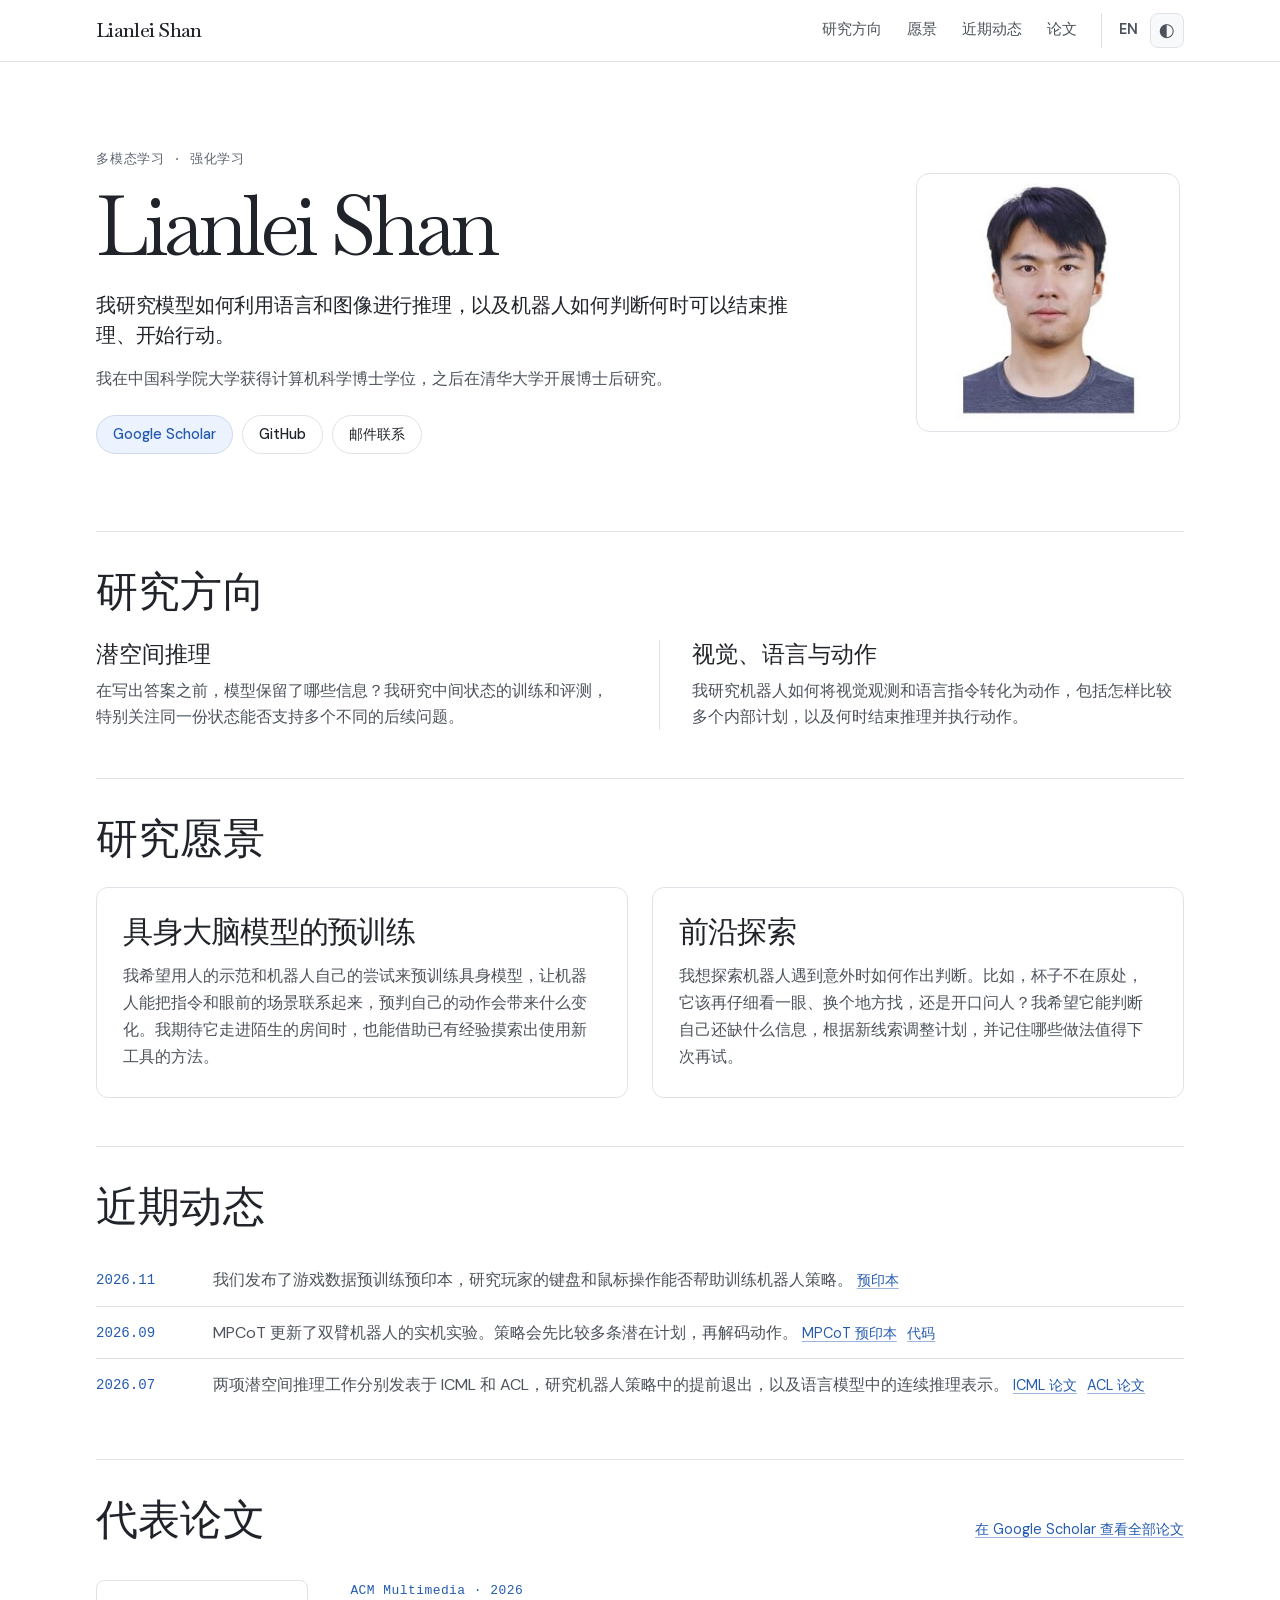
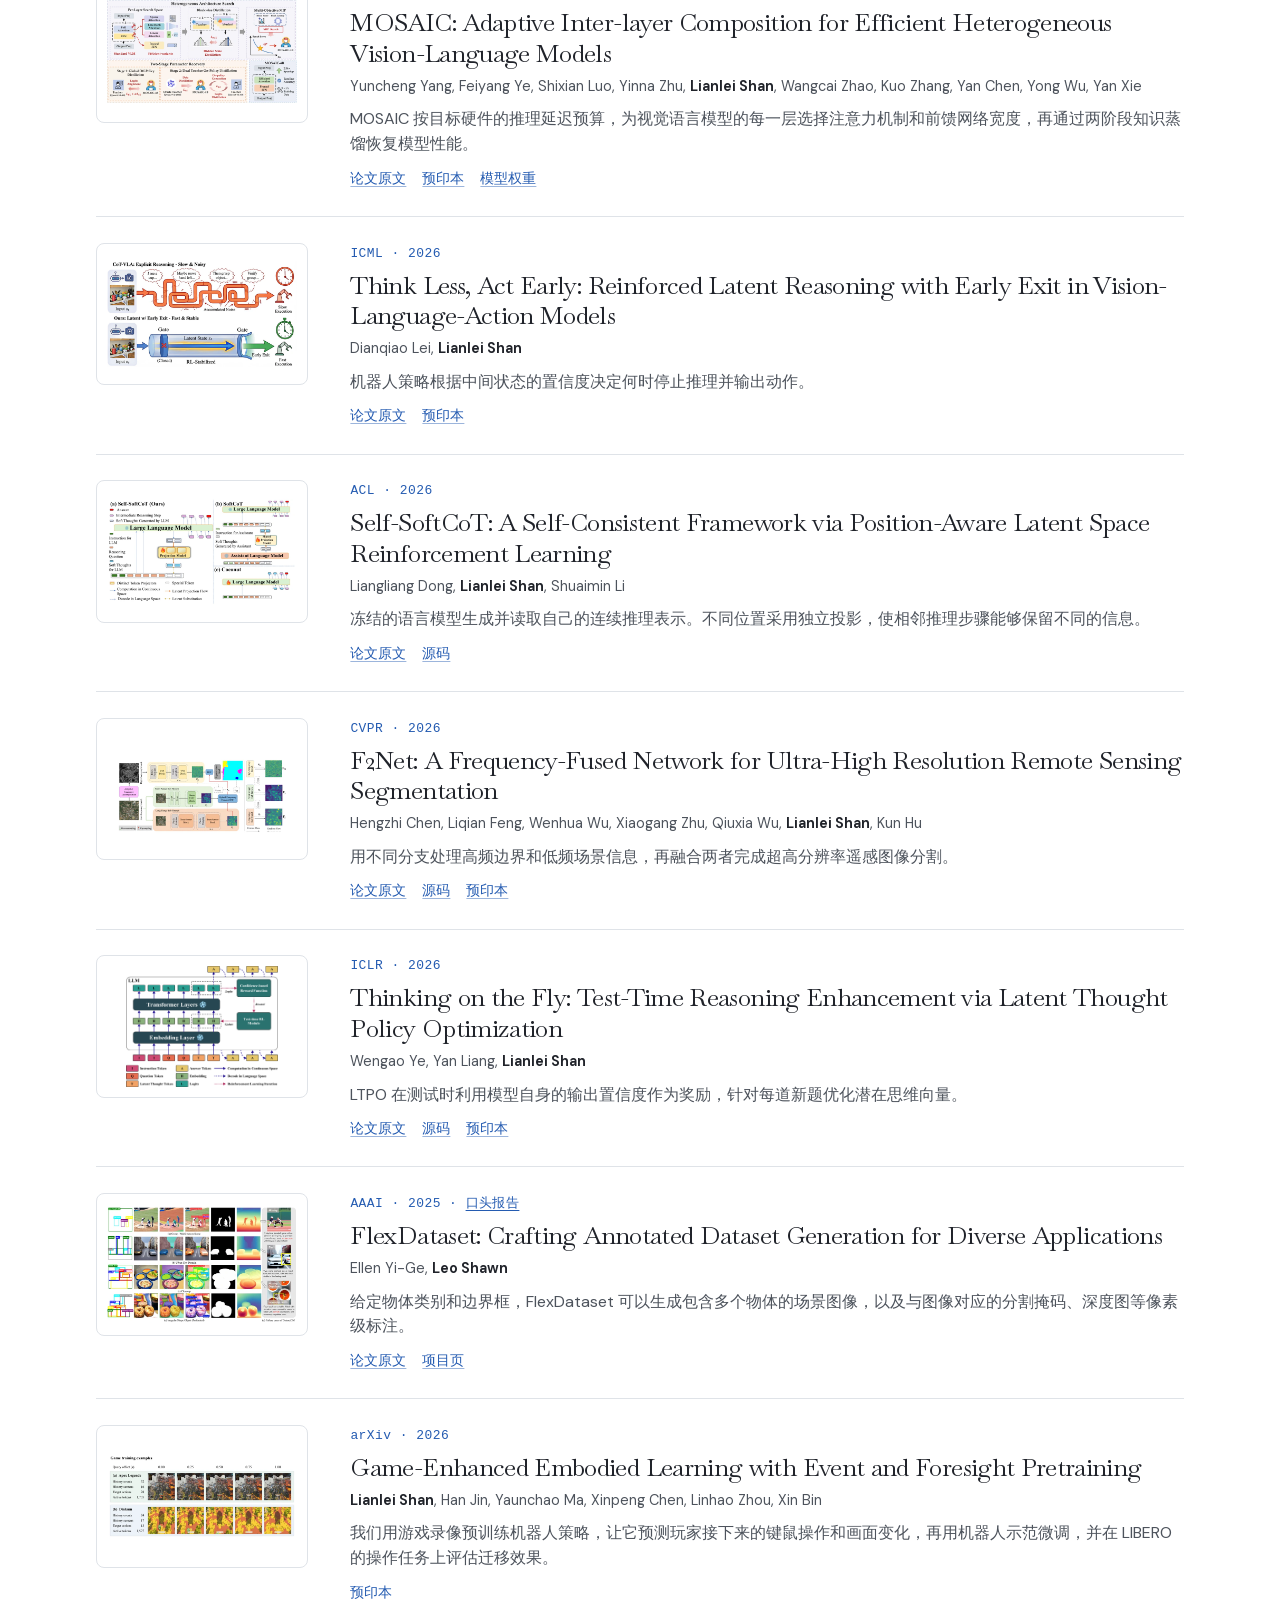
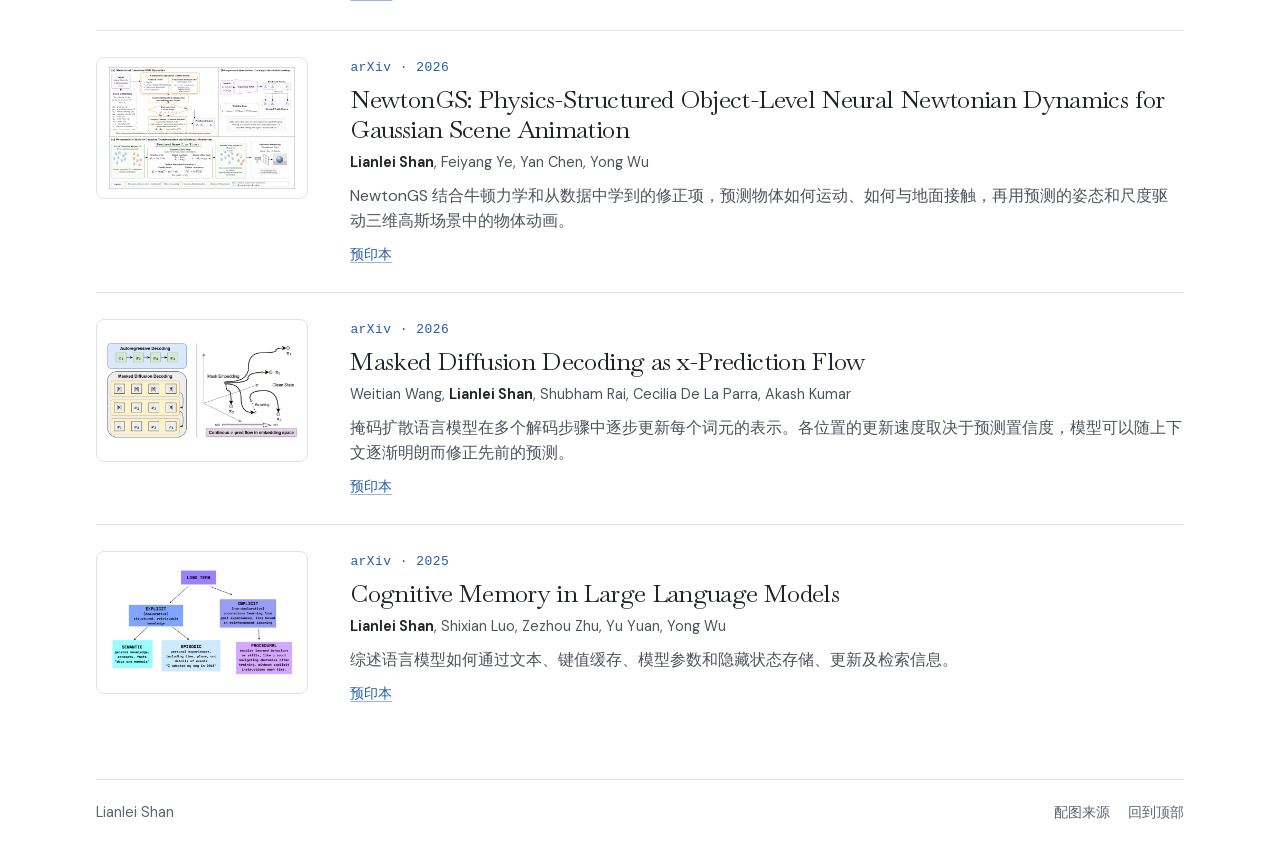
==== docs/zh/index.html @ 6d58ae22 "Update selected preprints on embodied learning, NewtonGS, and masked diffusion" ====
<!doctype html>
<html lang="zh-CN">
<head>
  <meta charset="utf-8">
  <meta name="viewport" content="width=device-width, initial-scale=1">
  <meta name="color-scheme" content="light dark">
  <title>Lianlei Shan | 学术主页</title>
  <meta name="description" content="Lianlei Shan 的学术主页。研究方向包括潜空间推理、视觉语言动作模型和计算机视觉，附代表论文、研究代码与实验记录。">
  <link rel="canonical" href="https://scout-ucas.github.io/zh/">
  <link rel="alternate" hreflang="en" href="https://scout-ucas.github.io/">
  <link rel="alternate" hreflang="zh-CN" href="https://scout-ucas.github.io/zh/">
  <link rel="alternate" hreflang="x-default" href="https://scout-ucas.github.io/">
  <meta property="og:type" content="profile">
  <meta property="og:title" content="Lianlei Shan | 学术主页">
  <meta property="og:description" content="Lianlei Shan 的学术主页。研究方向包括潜空间推理、视觉语言动作模型和计算机视觉，附代表论文、研究代码与实验记录。">
  <meta property="og:image" content="https://scout-ucas.github.io/assets/profile.jpg">
  <meta property="og:url" content="https://scout-ucas.github.io/zh/">
  <link rel="icon" type="image/x-icon" sizes="16x16 32x32 48x48" href="../favicon.ico">
  <script src="../theme.js"></script>
  <link rel="stylesheet" href="../styles.css">
</head>
<body id="top">
  <a class="skip" href="#main">跳到正文</a>
  <header class="masthead">
    <div class="shell masthead-inner">
      <a class="wordmark" href="#top">Lianlei Shan</a>
      <nav aria-label="主导航"><a href="#research">研究方向</a><a href="#projects">愿景</a><a href="#news">近期动态</a><a href="#publications">论文</a></nav>
      <div class="settings">
        <a class="language" href="../" lang="en" hreflang="en">EN</a>
        <button class="theme" type="button" hidden aria-label="切换为深色主题" data-dark="切换为深色主题" data-light="切换为浅色主题">
          <span aria-hidden="true" class="theme-symbol">◐</span>
        </button>
      </div>
    </div>
  </header>
  <main id="main" class="shell">
    <section class="hero" aria-labelledby="profile-name">
      <div class="hero-copy">
        <p class="focus">多模态学习 · 强化学习</p>
        <h1 id="profile-name">Lianlei Shan</h1>
        <p class="lead">我研究模型如何利用语言和图像进行推理，以及机器人如何判断何时可以结束推理、开始行动。</p>
        <p class="bio">我在中国科学院大学获得计算机科学博士学位，之后在清华大学开展博士后研究。</p>
        <div class="profile-links">
          <a class="pill pill-primary" href="https://scholar.google.com/citations?user=V5YWfWgAAAAJ&amp;hl=zh-CN">Google Scholar</a>
          <a class="pill" href="https://github.com/Scout-UCAS">GitHub</a>
          <a class="pill" href="mailto:shanlianlei18@mails.ucas.edu.cn">邮件联系</a>
        </div>
      </div>
      <div class="portrait-wrap">
        <img class="portrait" src="../assets/profile.jpg" alt="Lianlei Shan 的头像" width="256" height="251" fetchpriority="high">
      </div>
    </section>
    <section class="section" id="research" aria-labelledby="research-title">
      <h2 id="research-title">研究方向</h2>
      <div class="research-grid"><article><h3>潜空间推理</h3><p>在写出答案之前，模型保留了哪些信息？我研究中间状态的训练和评测，特别关注同一份状态能否支持多个不同的后续问题。</p></article>
<article><h3>视觉、语言与动作</h3><p>我研究机器人如何将视觉观测和语言指令转化为动作，包括怎样比较多个内部计划，以及何时结束推理并执行动作。</p></article></div>
    </section>
    <section class="section" id="projects" aria-labelledby="projects-title">
      <h2 id="projects-title">研究愿景</h2>
      <div class="project-grid">
      <article class="project" id="embodied-pretraining">
        <h3>具身大脑模型的预训练</h3>
        <p>我希望用人的示范和机器人自己的尝试来预训练具身模型，让机器人能把指令和眼前的场景联系起来，预判自己的动作会带来什么变化。我期待它走进陌生的房间时，也能借助已有经验摸索出使用新工具的方法。</p>
      </article>
      <article class="project" id="frontier-research">
        <h3>前沿探索</h3>
        <p>我想探索机器人遇到意外时如何作出判断。比如，杯子不在原处，它该再仔细看一眼、换个地方找，还是开口问人？我希望它能判断自己还缺什么信息，根据新线索调整计划，并记住哪些做法值得下次再试。</p>
      </article></div>
    </section>
    <section class="section" id="news" aria-labelledby="news-title">
      <h2 id="news-title">近期动态</h2>
      <ul class="news-list">
      <li><time datetime="2026-11">2026.11</time>
        <div>我们发布了游戏数据预训练预印本，研究玩家的键盘和鼠标操作能否帮助训练机器人策略。 <span class="news-links"><a href="https://arxiv.org/abs/2611.13819">预印本</a></span></div></li>
      <li><time datetime="2026-09">2026.09</time>
        <div>MPCoT 更新了双臂机器人的实机实验。策略会先比较多条潜在计划，再解码动作。 <span class="news-links"><a href="https://arxiv.org/abs/2606.06245">MPCoT 预印本</a> <a href="https://github.com/Scout-UCAS/MPCoT">代码</a></span></div></li>
      <li><time datetime="2026-07">2026.07</time>
        <div>两项潜空间推理工作分别发表于 ICML 和 ACL，研究机器人策略中的提前退出，以及语言模型中的连续推理表示。 <span class="news-links"><a href="https://proceedings.mlr.press/v306/lei26e.html">ICML 论文</a> <a href="https://aclanthology.org/2026.acl-long.1496/">ACL 论文</a></span></div></li></ul>
    </section>
    <section class="section" id="publications" aria-labelledby="papers-title">
      <div class="section-header">
        <h2 id="papers-title">代表论文</h2>
        <a class="text-link" href="https://scholar.google.com/citations?user=V5YWfWgAAAAJ&amp;hl=zh-CN">在 Google Scholar 查看全部论文</a>
      </div>
      <div class="papers">
      <article class="paper" id="mosaic">
        <a class="paper-figure" href="../assets/papers/mosaic.webp" aria-label="查看论文配图 MOSAIC: Adaptive Inter-layer Composition for Efficient Heterogeneous Vision-Language Models"><img src="../assets/papers/mosaic.webp" alt="" loading="lazy"></a>
        <div class="paper-copy">
          <p class="venue">ACM Multimedia · 2026</p>
          <h3 lang="en"><a href="https://doi.org/10.1145/3767308.3835387">MOSAIC: Adaptive Inter-layer Composition for Efficient Heterogeneous Vision-Language Models</a></h3>
          <p class="authors" lang="en">Yuncheng Yang, Feiyang Ye, Shixian Luo, Yinna Zhu, <strong>Lianlei Shan</strong>, Wangcai Zhao, Kuo Zhang, Yan Chen, Yong Wu, Yan Xie</p>
          <p class="paper-summary">MOSAIC 按目标硬件的推理延迟预算，为视觉语言模型的每一层选择注意力机制和前馈网络宽度，再通过两阶段知识蒸馏恢复模型性能。</p>
          <div class="resource-links"><a href="https://doi.org/10.1145/3767308.3835387">论文原文</a><a href="https://arxiv.org/abs/2607.09029">预印本</a><a href="https://huggingface.co/LiAuto-DSR/MOSAIC-4B">模型权重</a></div>
        </div>
      </article>
      <article class="paper" id="ava-vla">
        <a class="paper-figure" href="../assets/papers/ava-vla.webp" aria-label="查看论文配图 Think Less, Act Early: Reinforced Latent Reasoning with Early Exit in Vision-Language-Action Models"><img src="../assets/papers/ava-vla.webp" alt="" loading="lazy"></a>
        <div class="paper-copy">
          <p class="venue">ICML · 2026</p>
          <h3 lang="en"><a href="https://proceedings.mlr.press/v306/lei26e.html">Think Less, Act Early: Reinforced Latent Reasoning with Early Exit in Vision-Language-Action Models</a></h3>
          <p class="authors" lang="en">Dianqiao Lei, <strong>Lianlei Shan</strong></p>
          <p class="paper-summary">机器人策略根据中间状态的置信度决定何时停止推理并输出动作。</p>
          <div class="resource-links"><a href="https://proceedings.mlr.press/v306/lei26e.html">论文原文</a><a href="https://arxiv.org/abs/2606.15099">预印本</a></div>
        </div>
      </article>
      <article class="paper" id="self-softcot">
        <a class="paper-figure" href="../assets/papers/self-softcot.webp" aria-label="查看论文配图 Self-SoftCoT: A Self-Consistent Framework via Position-Aware Latent Space Reinforcement Learning"><img src="../assets/papers/self-softcot.webp" alt="" loading="lazy"></a>
        <div class="paper-copy">
          <p class="venue">ACL · 2026</p>
          <h3 lang="en"><a href="https://aclanthology.org/2026.acl-long.1496/">Self-SoftCoT: A Self-Consistent Framework via Position-Aware Latent Space Reinforcement Learning</a></h3>
          <p class="authors" lang="en">Liangliang Dong, <strong>Lianlei Shan</strong>, Shuaimin Li</p>
          <p class="paper-summary">冻结的语言模型生成并读取自己的连续推理表示。不同位置采用独立投影，使相邻推理步骤能够保留不同的信息。</p>
          <div class="resource-links"><a href="https://aclanthology.org/2026.acl-long.1496/">论文原文</a><a href="https://github.com/haha34342/Self-SoftCoT-Code">源码</a></div>
        </div>
      </article>
      <article class="paper" id="f2net">
        <a class="paper-figure" href="../assets/papers/f2net.webp" aria-label="查看论文配图 F2Net: A Frequency-Fused Network for Ultra-High Resolution Remote Sensing Segmentation"><img src="../assets/papers/f2net.webp" alt="" loading="lazy"></a>
        <div class="paper-copy">
          <p class="venue">CVPR · 2026</p>
          <h3 lang="en"><a href="https://openaccess.thecvf.com/content/CVPR2026/html/Chen_F2Net_A_Frequency-Fused_Network_for_Ultra-High_Resolution_Remote_Sensing_Segmentation_CVPR_2026_paper.html">F2Net: A Frequency-Fused Network for Ultra-High Resolution Remote Sensing Segmentation</a></h3>
          <p class="authors" lang="en">Hengzhi Chen, Liqian Feng, Wenhua Wu, Xiaogang Zhu, Qiuxia Wu, <strong>Lianlei Shan</strong>, Kun Hu</p>
          <p class="paper-summary">用不同分支处理高频边界和低频场景信息，再融合两者完成超高分辨率遥感图像分割。</p>
          <div class="resource-links"><a href="https://openaccess.thecvf.com/content/CVPR2026/html/Chen_F2Net_A_Frequency-Fused_Network_for_Ultra-High_Resolution_Remote_Sensing_Segmentation_CVPR_2026_paper.html">论文原文</a><a href="https://github.com/easm002/F2Net">源码</a><a href="https://arxiv.org/abs/2506.07847">预印本</a></div>
        </div>
      </article>
      <article class="paper" id="ltpo">
        <a class="paper-figure" href="../assets/papers/ltpo.webp" aria-label="查看论文配图 Thinking on the Fly: Test-Time Reasoning Enhancement via Latent Thought Policy Optimization"><img src="../assets/papers/ltpo.webp" alt="" loading="lazy"></a>
        <div class="paper-copy">
          <p class="venue">ICLR · 2026</p>
          <h3 lang="en"><a href="https://openreview.net/forum?id=r1WEQzkCQv">Thinking on the Fly: Test-Time Reasoning Enhancement via Latent Thought Policy Optimization</a></h3>
          <p class="authors" lang="en">Wengao Ye, Yan Liang, <strong>Lianlei Shan</strong></p>
          <p class="paper-summary">LTPO 在测试时利用模型自身的输出置信度作为奖励，针对每道新题优化潜在思维向量。</p>
          <div class="resource-links"><a href="https://openreview.net/forum?id=r1WEQzkCQv">论文原文</a><a href="https://github.com/ltpo2025/LTPO">源码</a><a href="https://arxiv.org/abs/2510.04182">预印本</a></div>
        </div>
      </article>
      <article class="paper" id="flexdataset">
        <a class="paper-figure" href="../assets/papers/flexdataset.webp" aria-label="查看论文配图 FlexDataset: Crafting Annotated Dataset Generation for Diverse Applications"><img src="../assets/papers/flexdataset.webp" alt="" loading="lazy"></a>
        <div class="paper-copy">
          <p class="venue">AAAI · 2025 · <a href="https://aaai.org/wp-content/uploads/2025/02/AAAI-25-Main-Track-Oral-Talks-Schedule-2.22.pdf#page=13">口头报告</a></p>
          <h3 lang="en"><a href="https://doi.org/10.1609/aaai.v39i9.33027">FlexDataset: Crafting Annotated Dataset Generation for Diverse Applications</a></h3>
          <p class="authors" lang="en">Ellen Yi-Ge, <strong>Leo Shawn</strong></p>
          <p class="paper-summary">给定物体类别和边界框，FlexDataset 可以生成包含多个物体的场景图像，以及与图像对应的分割掩码、深度图等像素级标注。</p>
          <div class="resource-links"><a href="https://doi.org/10.1609/aaai.v39i9.33027">论文原文</a><a href="https://www.ellenyige.com/FlexDataset/">项目页</a></div>
        </div>
      </article>
      <article class="paper" id="game-pretraining">
        <a class="paper-figure" href="../assets/papers/game-pretraining.webp" aria-label="查看论文配图 Game-Enhanced Embodied Learning with Event and Foresight Pretraining"><img src="../assets/papers/game-pretraining.webp" alt="" loading="lazy"></a>
        <div class="paper-copy">
          <p class="venue">arXiv · 2026</p>
          <h3 lang="en"><a href="https://arxiv.org/abs/2611.13819">Game-Enhanced Embodied Learning with Event and Foresight Pretraining</a></h3>
          <p class="authors" lang="en"><strong>Lianlei Shan</strong>, Han Jin, Yaunchao Ma, Xinpeng Chen, Linhao Zhou, Xin Bin</p>
          <p class="paper-summary">我们用游戏录像预训练机器人策略，让它预测玩家接下来的键鼠操作和画面变化，再用机器人示范微调，并在 LIBERO 的操作任务上评估迁移效果。</p>
          <div class="resource-links"><a href="https://arxiv.org/abs/2611.13819">预印本</a></div>
        </div>
      </article>
      <article class="paper" id="newtongs">
        <a class="paper-figure" href="../assets/papers/newtongs.webp" aria-label="查看论文配图 NewtonGS: Physics-Structured Object-Level Neural Newtonian Dynamics for Gaussian Scene Animation"><img src="../assets/papers/newtongs.webp" alt="" loading="lazy"></a>
        <div class="paper-copy">
          <p class="venue">arXiv · 2026</p>
          <h3 lang="en"><a href="https://arxiv.org/abs/2608.07598">NewtonGS: Physics-Structured Object-Level Neural Newtonian Dynamics for Gaussian Scene Animation</a></h3>
          <p class="authors" lang="en"><strong>Lianlei Shan</strong>, Feiyang Ye, Yan Chen, Yong Wu</p>
          <p class="paper-summary">NewtonGS 结合牛顿力学和从数据中学到的修正项，预测物体如何运动、如何与地面接触，再用预测的姿态和尺度驱动三维高斯场景中的物体动画。</p>
          <div class="resource-links"><a href="https://arxiv.org/abs/2608.07598">预印本</a></div>
        </div>
      </article>
      <article class="paper" id="masked-diffusion">
        <a class="paper-figure" href="../assets/papers/masked-diffusion.webp" aria-label="查看论文配图 Masked Diffusion Decoding as x-Prediction Flow"><img src="../assets/papers/masked-diffusion.webp" alt="" loading="lazy"></a>
        <div class="paper-copy">
          <p class="venue">arXiv · 2026</p>
          <h3 lang="en"><a href="https://arxiv.org/abs/2606.29066v1">Masked Diffusion Decoding as x-Prediction Flow</a></h3>
          <p class="authors" lang="en">Weitian Wang, <strong>Lianlei Shan</strong>, Shubham Rai, Cecilia De La Parra, Akash Kumar</p>
          <p class="paper-summary">掩码扩散语言模型在多个解码步骤中逐步更新每个词元的表示。各位置的更新速度取决于预测置信度，模型可以随上下文逐渐明朗而修正先前的预测。</p>
          <div class="resource-links"><a href="https://arxiv.org/abs/2606.29066v1">预印本</a></div>
        </div>
      </article>
      <article class="paper" id="memory">
        <a class="paper-figure" href="../assets/papers/memory.webp" aria-label="查看论文配图 Cognitive Memory in Large Language Models"><img src="../assets/papers/memory.webp" alt="" loading="lazy"></a>
        <div class="paper-copy">
          <p class="venue">arXiv · 2025</p>
          <h3 lang="en"><a href="https://arxiv.org/abs/2504.02441">Cognitive Memory in Large Language Models</a></h3>
          <p class="authors" lang="en"><strong>Lianlei Shan</strong>, Shixian Luo, Zezhou Zhu, Yu Yuan, Yong Wu</p>
          <p class="paper-summary">综述语言模型如何通过文本、键值缓存、模型参数和隐藏状态存储、更新及检索信息。</p>
          <div class="resource-links"><a href="https://arxiv.org/abs/2504.02441">预印本</a></div>
        </div>
      </article></div>
    </section>
  </main>
  <footer class="shell footer">
    <span>Lianlei Shan</span>
    <div><a href="https://github.com/Scout-UCAS/scout-ucas.github.io/blob/main/docs/assets/papers/FIGURES.md">配图来源</a><a href="#top">回到顶部</a></div>
  </footer>
</body>
</html>
---- docs/styles.css ----
@font-face {
  font-family: "Baskervville";
  src: url("assets/fonts/baskervville-latin.woff2") format("woff2");
  font-style: normal;
  font-weight: 400 700;
  font-display: swap;
}
@font-face {
  font-family: "DM Sans";
  src: url("assets/fonts/dmsans-latin.woff2") format("woff2");
  font-style: normal;
  font-weight: 400 700;
  font-display: swap;
}

:root {
  color-scheme: light;
  --paper: #fff;
  --surface: #f8f9fa;
  --ink: #20232a;
  --body: #4d535c;
  --muted: #5c6470;
  --line: #dfe3e8;
  --accent: #245bb1;
  --tint: #edf3fe;
  --header: rgb(255 255 255 / .94);
  --serif: "Baskervville", "Iowan Old Style", "Palatino Linotype", Georgia, "Songti SC", "Noto Serif CJK SC", serif;
  --sans: "DM Sans", system-ui, -apple-system, "PingFang SC", "Microsoft YaHei", sans-serif;
  --mono: "IBM Plex Mono", ui-monospace, "SFMono-Regular", Consolas, monospace;
  font: 100%/1.65 var(--sans);
  -webkit-text-size-adjust: 100%;
}
:root[data-theme="dark"] {
  color-scheme: dark;
  --paper: #13161a;
  --surface: #1b2026;
  --ink: #f1f1ed;
  --body: #c2c7d1;
  --muted: #a5afbd;
  --line: #36404b;
  --accent: #96bcff;
  --tint: #1c304b;
  --header: rgb(19 22 26 / .94);
}
* { box-sizing: border-box; }
body { margin: 0; background: var(--paper); color: var(--body); }
[hidden] { display: none !important; }
a { color: var(--accent); text-decoration-thickness: 1px; text-underline-offset: .2em; }
a:hover { text-decoration: underline; }
:focus-visible { outline: 2px solid var(--accent); outline-offset: 4px; }
::selection { color: var(--ink); background: var(--tint); }
img { max-width: 100%; height: auto; display: block; }
figure, h1, h2, h3, p, ul { margin: 0; }
h1, h2, h3 { color: var(--ink); font-family: var(--serif); font-weight: 400; }
.shell { width: min(68rem, calc(100% - 4.5rem)); margin-inline: auto; }
.skip { position: fixed; z-index: 4; top: .5rem; left: .5rem; transform: translateY(-180%); background: var(--paper); padding: .6rem 1rem; }
.skip:focus { transform: translateY(0); }
.masthead { position: sticky; top: 0; z-index: 3; background: var(--header); border-bottom: 1px solid var(--line); backdrop-filter: blur(12px); }
.masthead-inner { min-height: 3.8rem; display: flex; align-items: center; column-gap: 1.5rem; }
.wordmark { margin-right: auto; font: 500 1.25rem/1.25 var(--serif); letter-spacing: -.035em; color: var(--ink); white-space: nowrap; }
.masthead a, .footer a { text-decoration: none; }
.masthead a:hover, .footer a:hover { color: var(--accent); text-decoration: underline; }
nav, .settings, .profile-links, .resource-links { display: flex; align-items: center; }
nav { gap: clamp(.85rem, 2vw, 1.55rem); }
nav a, .language { color: var(--body); font-size: .91rem; }
.settings { border-left: 1px solid var(--line); padding-left: 1.05rem; gap: .75rem; }
.language { font-weight: 600; }
.theme { display: grid; place-items: center; width: 2.15rem; height: 2.15rem; border-radius: .5rem; border: 1px solid var(--line); color: var(--body); background: var(--surface); cursor: pointer; }
.theme:hover { border-color: var(--accent); color: var(--accent); }
.theme-symbol { font: 1.14rem/1 var(--sans); }
.hero { padding-block: clamp(3.5rem, 7vw, 6rem) clamp(3rem, 6vw, 5rem); display: grid; grid-template-columns: minmax(0, 1fr) minmax(12.5rem, 17rem); gap: clamp(2rem, 7.5vw, 6.25rem); align-items: center; }
.focus, .venue, time { font-family: var(--mono); }
.focus { font-size: .79rem; font-weight: 500; line-height: 1.5; color: var(--muted); text-transform: uppercase; letter-spacing: .12em; margin-bottom: .85rem; }
h1 { font-size: clamp(3.35rem, 6.6vw, 5.2rem); line-height: 1.03; letter-spacing: -.06em; margin-bottom: 1.25rem; }
.hero-copy { max-width: 44rem; }
.lead { color: var(--ink); font-size: clamp(1.13rem, 1.55vw, 1.35rem); line-height: 1.55; letter-spacing: -.012em; }
.bio { margin-top: .85rem; max-width: 63ch; line-height: 1.7; }
.profile-links { margin-top: 1.45rem; gap: .55rem; flex-wrap: wrap; }
.pill { display: inline-flex; align-items: center; justify-content: center; min-height: 2.45rem; padding: .37rem 1rem; border: 1px solid var(--line); border-radius: 2rem; color: var(--ink); font-size: .9rem; font-weight: 500; text-decoration: none; }
.pill-primary { background: var(--tint); color: var(--accent); border-color: color-mix(in srgb, var(--accent) 23%, var(--paper)); }
.pill:hover { color: var(--accent); border-color: var(--accent); text-decoration: none; }
.portrait-wrap { justify-self: center; width: min(100%, 16.5rem); padding: .55rem; border: 1px solid var(--line); border-radius: .85rem; background: white; }
.portrait { width: 100%; border-radius: .5rem; }
.section { border-top: 1px solid var(--line); padding-block: 2.2rem 3rem; }
.section, .project, .paper { scroll-margin-top: 5.3rem; }
h2 { font-size: clamp(2rem, 3.4vw, 2.65rem); line-height: 1.18; letter-spacing: -.045em; margin-bottom: 1.4rem; }
h3 { font-size: 1.45rem; line-height: 1.23; letter-spacing: -.026em; }
.research-grid { display: grid; grid-template-columns: repeat(2, minmax(0, 1fr)); gap: clamp(1.4rem, 3vw, 2.65rem); }
.research-grid article + article { border-left: 1px solid var(--line); padding-left: clamp(1.3rem, 2.5vw, 2.3rem); }
.research-grid h3 { margin-bottom: .62rem; }
.research-grid p, .news-list li { line-height: 1.62; }
.project-grid { display: grid; grid-template-columns: repeat(2, minmax(0, 1fr)); gap: 1.45rem; }
.project { border: 1px solid var(--line); border-radius: .75rem; padding: clamp(1.15rem, 2.5vw, 1.65rem); }
.project h3 { margin-bottom: .7rem; font-size: clamp(1.5rem, 2.4vw, 1.85rem); text-wrap: balance; }
.project p { line-height: 1.7; }
.resource-links { gap: 1rem; font-size: .9rem; font-weight: 500; flex-wrap: wrap; }
.resource-links a, .text-link, .news-links a { text-decoration: underline; text-decoration-color: color-mix(in srgb, var(--accent) 45%, transparent); }
.resource-links a:hover, .text-link:hover, .news-links a:hover { text-decoration-color: currentColor; }
.news-list { list-style: none; padding: 0; }
.news-list li { display: grid; grid-template-columns: 6rem 1fr; gap: 1.3rem; padding: .8rem 0; }
.news-list li + li, .paper + .paper { border-top: 1px solid var(--line); }
time { color: var(--accent); font-size: .88rem; padding-top: .14rem; }
.news-links { display: inline-flex; flex-wrap: wrap; gap: .65rem; font-size: .9rem; }
.section-header { display: flex; align-items: baseline; justify-content: space-between; gap: .65rem 1rem; flex-wrap: wrap; margin-bottom: .6rem; }
.section-header h2 { margin: 0; }
.section-header .text-link { font-size: .9rem; }
.paper { display: grid; grid-template-columns: clamp(9rem, 18vw, 13.25rem) minmax(0, 1fr); align-items: start; gap: clamp(1.25rem, 3.5vw, 2.65rem); padding: 1.6rem 0; }
.paper-figure { align-self: start; background: white; border: 1px solid var(--line); border-radius: .5rem; overflow: hidden; padding: .6rem; }
.paper-figure img { width: 100%; height: clamp(5.25rem, 9.5vw, 7.6rem); object-fit: contain; }
.paper-figure:hover { border-color: var(--accent); }
.venue { font-weight: 500; font-size: .81rem; letter-spacing: .035em; color: var(--accent); margin-bottom: .35rem; }
.paper h3 { font-size: clamp(1.25rem, 2.25vw, 1.55rem); }
.paper h3 a { color: var(--ink); text-decoration: none; }
.paper h3 a:hover { color: var(--accent); text-decoration: underline; }
.authors { font-size: .9rem; margin-top: .42rem; }
.authors strong { color: var(--ink); font-weight: 650; }
.paper-summary { margin-block: .55rem .6rem; line-height: 1.55; }
.footer { display: flex; justify-content: space-between; padding: 1.3rem 0 2.3rem; border-top: 1px solid var(--line); color: var(--muted); font-size: .9rem; }
.footer a { color: var(--muted); }
.footer div { display: flex; gap: 1.15rem; }
:lang(zh-CN) .focus { letter-spacing: .06em; }
html[lang="zh-CN"] h2, html[lang="zh-CN"] .research-grid h3 { letter-spacing: .005em; }
@media (max-width: 48rem) {
  .shell { width: calc(100% - 2.5rem); }
  .masthead-inner { column-gap: .85rem; }
  .settings { padding-left: .65rem; gap: .55rem; }
  .hero { grid-template-columns: minmax(0, 1fr) 10.5rem; gap: 1.5rem; }
  .research-grid { gap: 1.05rem; }
  .research-grid article + article { padding-left: 1.05rem; }
  .project-grid { gap: .85rem; }
}
@media (max-width: 39rem) {
  .shell { width: calc(100% - 2rem); }
  .masthead-inner { display: grid; grid-template-columns: 1fr auto; padding-block: .55rem .35rem; gap: .2rem .6rem; }
  .masthead nav { grid-column: 1 / -1; grid-row: 2; justify-content: space-between; }
  nav a { padding: .2rem 0; }
  .settings { grid-column: 2; grid-row: 1; border: 0; padding: 0; }
  .hero { position: relative; display: block; padding-block: 2.4rem 2.1rem; }
  .focus { max-width: calc(100% - 6.4rem); font-size: .76rem; min-height: 2.28rem; display: flex; align-items: end; margin-bottom: .45rem; }
  h1 { width: calc(100% - 5.6rem); font-size: clamp(2.4rem, 8.5vw, 3.3rem); margin-bottom: 1.5rem; }
  .portrait-wrap { position: absolute; top: 2.25rem; right: 0; width: 5.25rem; padding: .22rem; border-radius: .55rem; }
  .portrait { border-radius: .35rem; }
  .lead { line-height: 1.5; }
  .section { padding-block: 1.75rem 2.1rem; }
  .section, .project, .paper { scroll-margin-top: 6.6rem; }
  .research-grid, .project-grid { grid-template-columns: 1fr; gap: 1rem; }
  .research-grid article + article { border: 0; padding: .12rem 0 0; }
  .research-grid h3 { margin-bottom: .3rem; }
  .news-list li { grid-template-columns: 4.5rem minmax(0, 1fr); gap: .65rem; }
  .paper { grid-template-columns: 1fr; gap: .75rem; padding-block: 1.25rem; }
  .paper-figure { width: 10rem; }
  .paper-figure img { height: 5rem; }
}
@media print {
  :root, :root[data-theme="dark"] { --paper: white; --ink: black; --body: #222; --muted: #333; --accent: #143968; --line: #bbb; }
  .masthead, .skip, .footer a { display: none; }
  .shell { width: 100%; }
  .hero, .section { padding-block: 1rem; }
  .paper, .project { break-inside: avoid; }
}
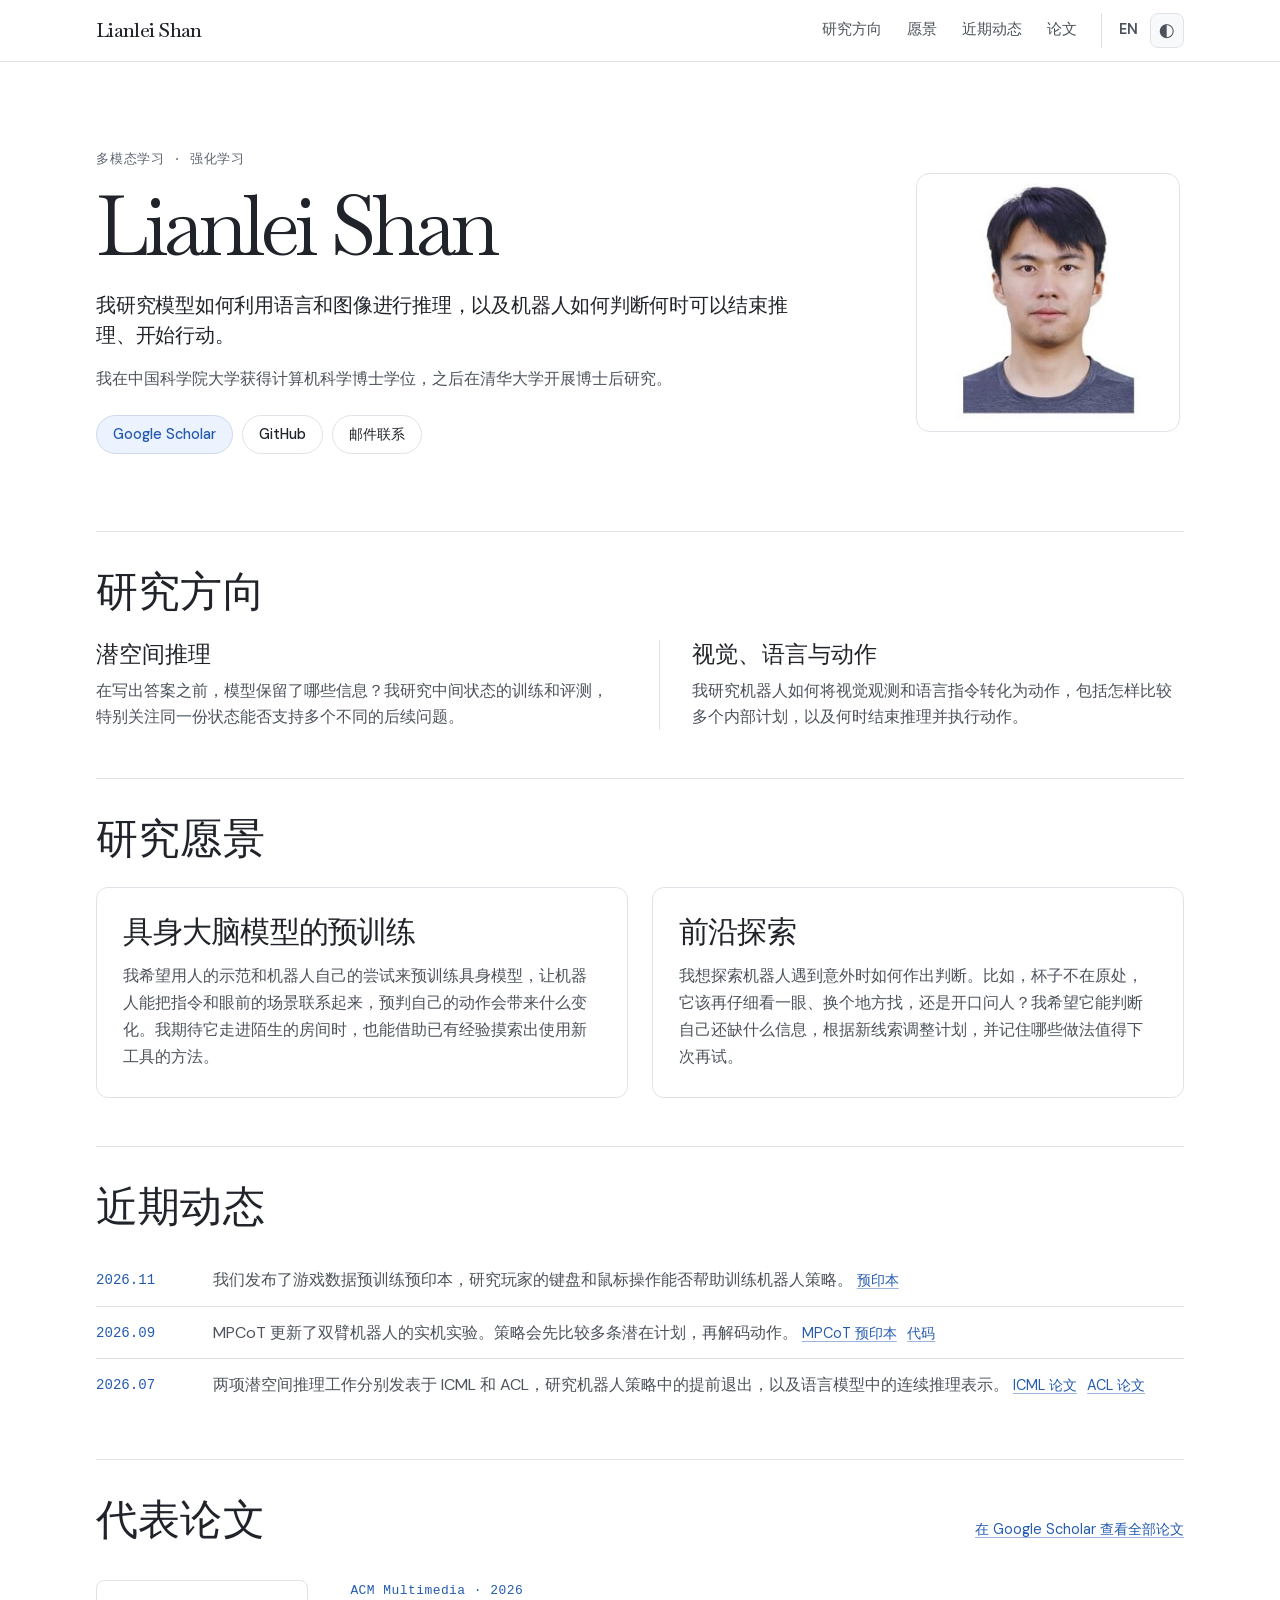
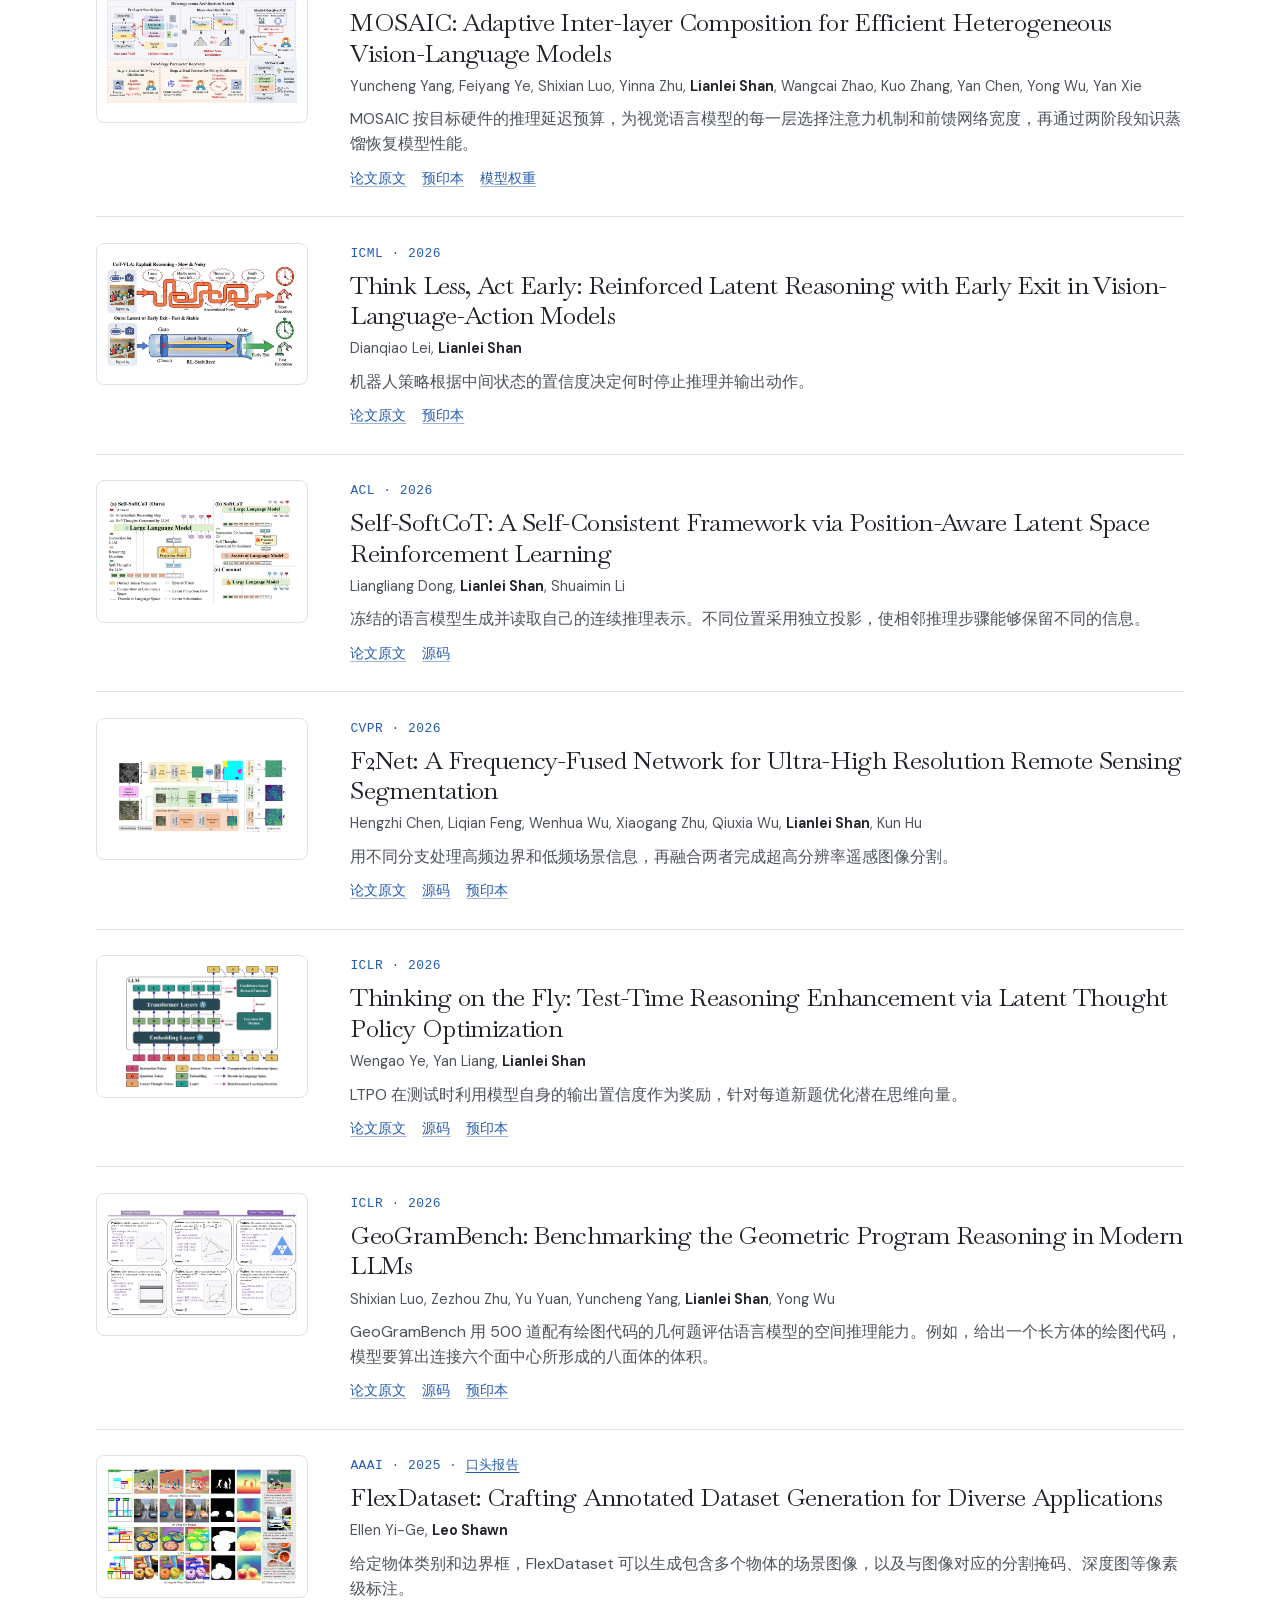
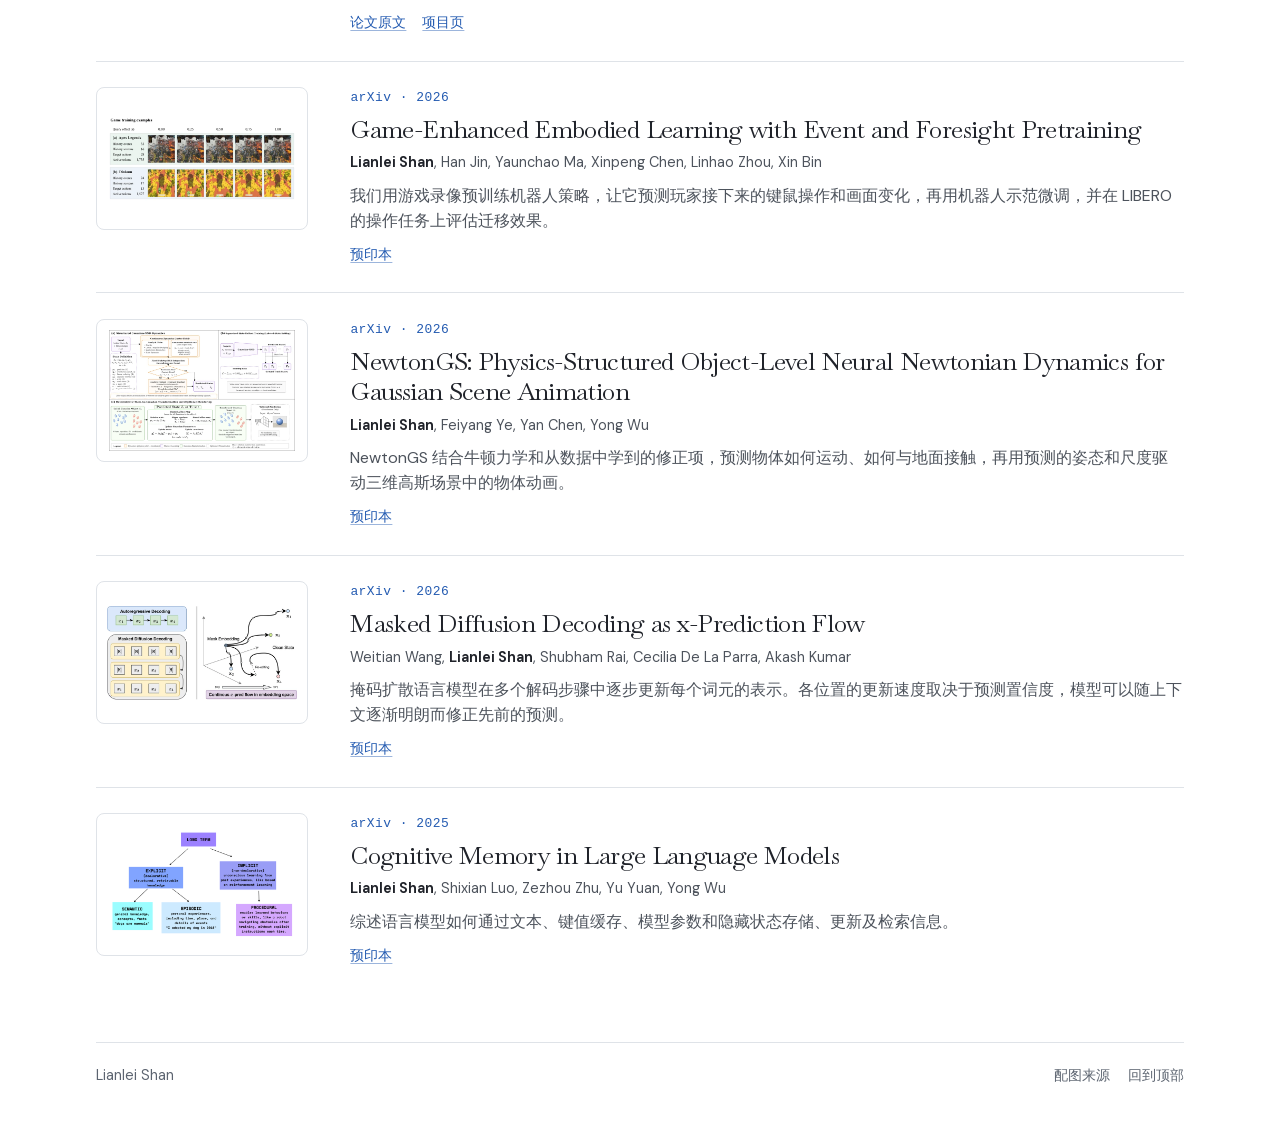
==== commit 81071ac8: "Add ICLR 2026 GeoGramBench after Thinking on the Fly" ====
--- a/docs/zh/index.html
+++ b/docs/zh/index.html
@@ -133,6 +133,16 @@
           <div class="resource-links"><a href="https://openreview.net/forum?id=r1WEQzkCQv">论文原文</a><a href="https://github.com/ltpo2025/LTPO">源码</a><a href="https://arxiv.org/abs/2510.04182">预印本</a></div>
         </div>
       </article>
+      <article class="paper" id="geogrambench">
+        <a class="paper-figure" href="../assets/papers/geogrambench.webp" aria-label="查看论文配图 GeoGramBench: Benchmarking the Geometric Program Reasoning in Modern LLMs"><img src="../assets/papers/geogrambench.webp" alt="" loading="lazy"></a>
+        <div class="paper-copy">
+          <p class="venue">ICLR · 2026</p>
+          <h3 lang="en"><a href="https://proceedings.iclr.cc/paper_files/paper/2026/hash/f030c22135eb94ede7043a39878e1842-Abstract-Conference.html">GeoGramBench: Benchmarking the Geometric Program Reasoning in Modern LLMs</a></h3>
+          <p class="authors" lang="en">Shixian Luo, Zezhou Zhu, Yu Yuan, Yuncheng Yang, <strong>Lianlei Shan</strong>, Yong Wu</p>
+          <p class="paper-summary">GeoGramBench 用 500 道配有绘图代码的几何题评估语言模型的空间推理能力。例如，给出一个长方体的绘图代码，模型要算出连接六个面中心所形成的八面体的体积。</p>
+          <div class="resource-links"><a href="https://proceedings.iclr.cc/paper_files/paper/2026/hash/f030c22135eb94ede7043a39878e1842-Abstract-Conference.html">论文原文</a><a href="https://github.com/LiAuto-DSR/GeoGramBench">源码</a><a href="https://arxiv.org/abs/2505.17653">预印本</a></div>
+        </div>
+      </article>
       <article class="paper" id="flexdataset">
         <a class="paper-figure" href="../assets/papers/flexdataset.webp" aria-label="查看论文配图 FlexDataset: Crafting Annotated Dataset Generation for Diverse Applications"><img src="../assets/papers/flexdataset.webp" alt="" loading="lazy"></a>
         <div class="paper-copy">
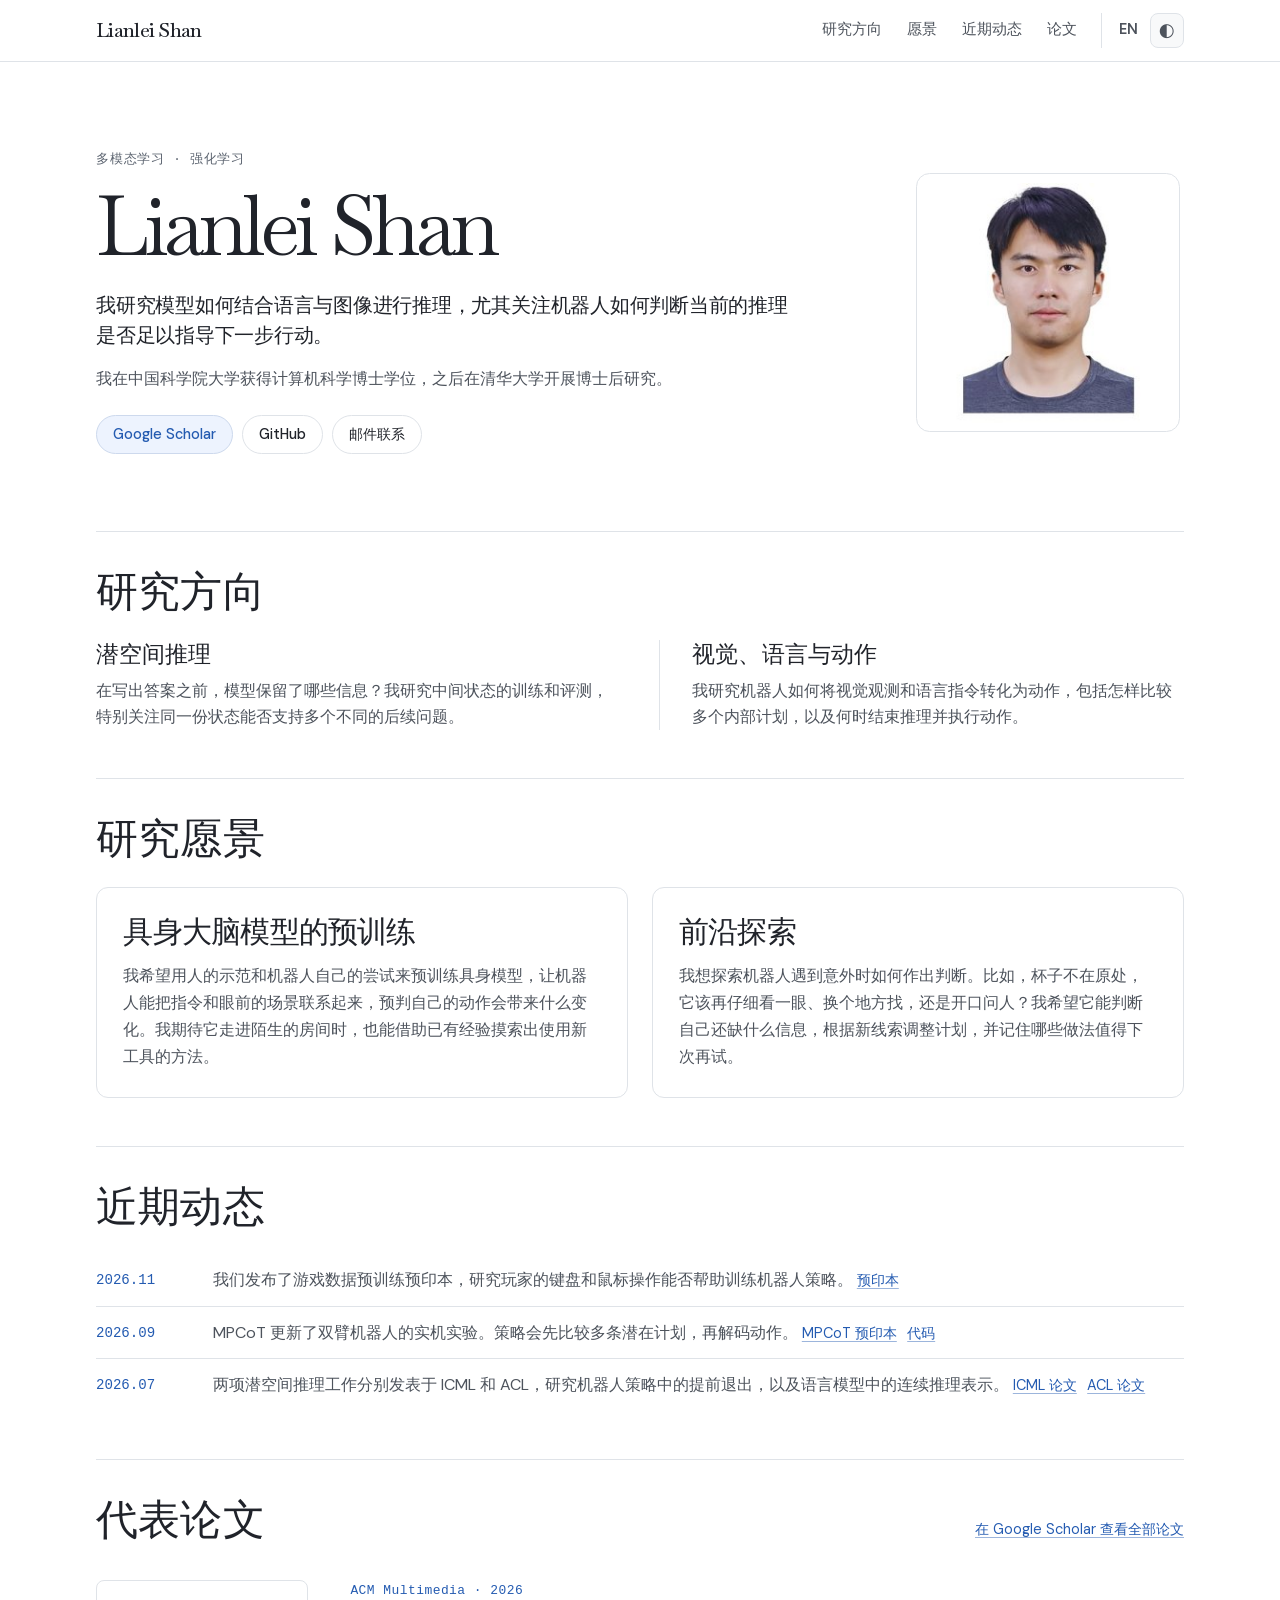
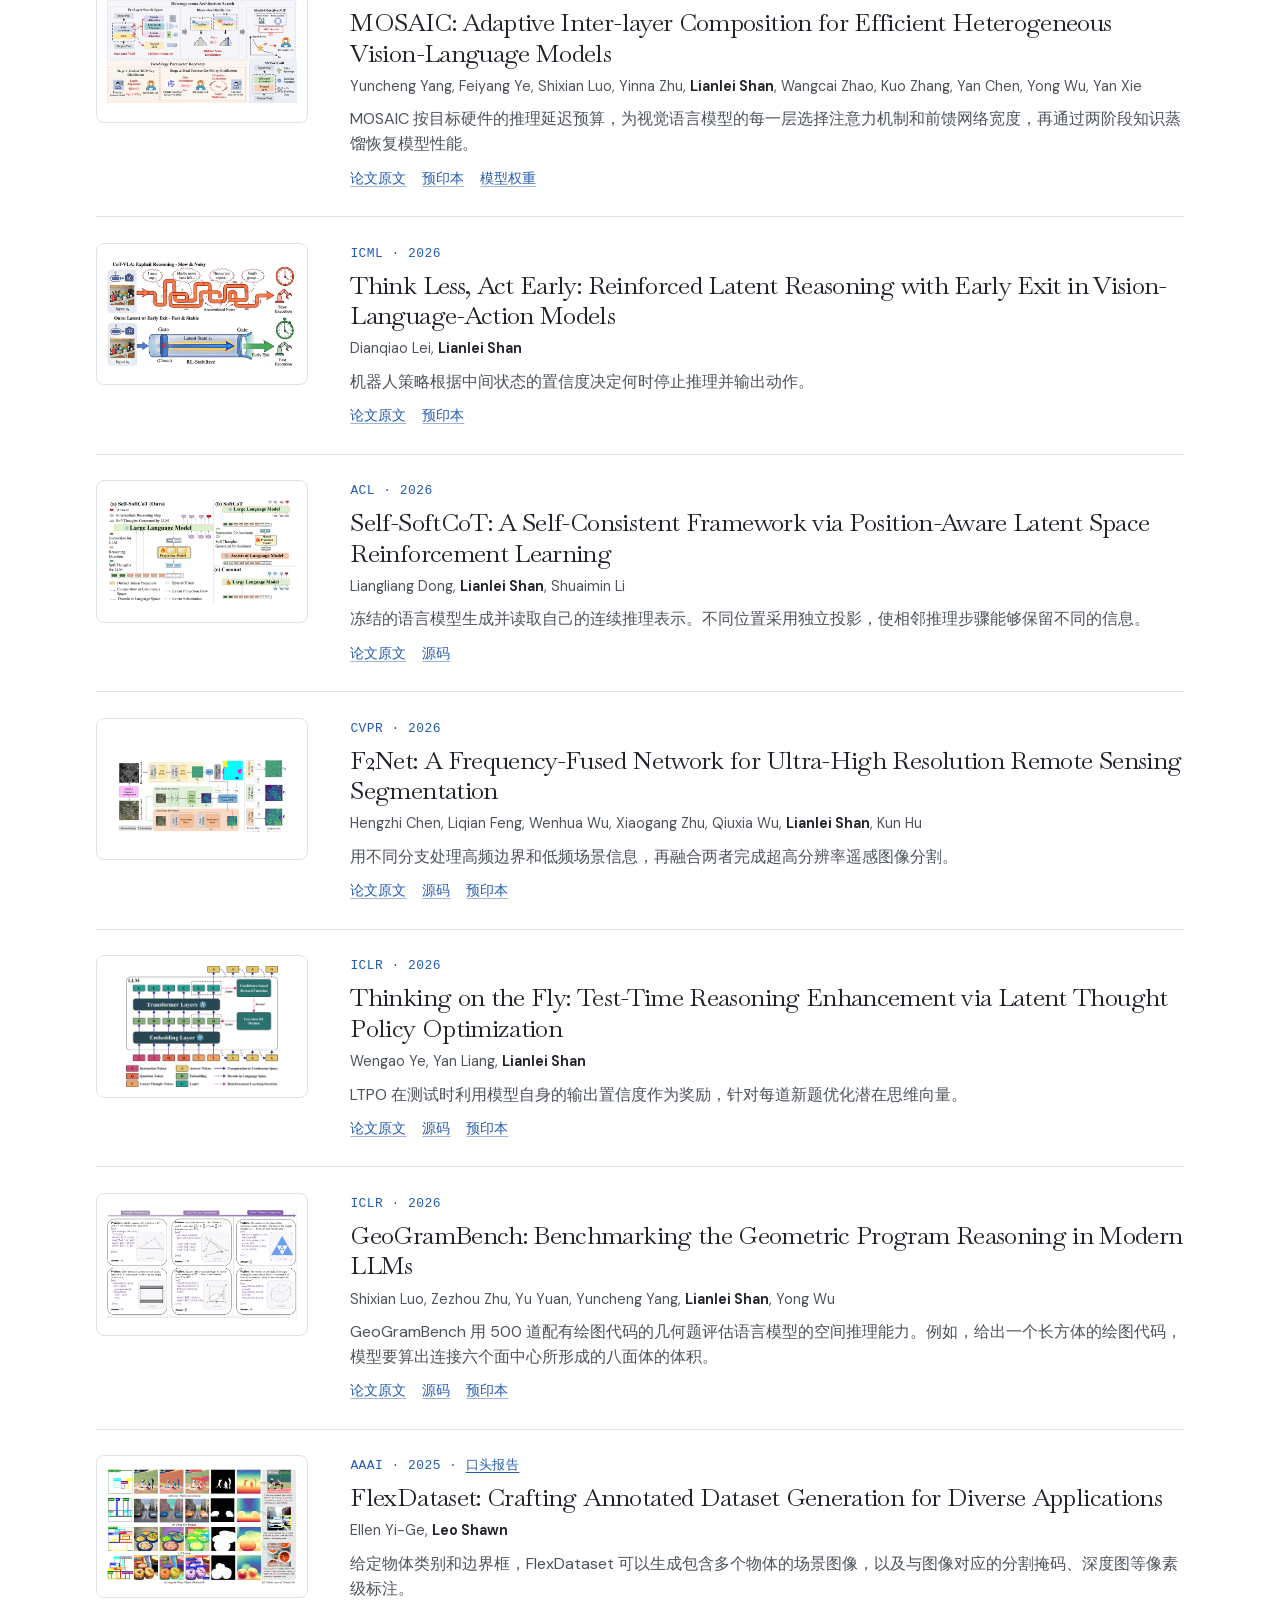
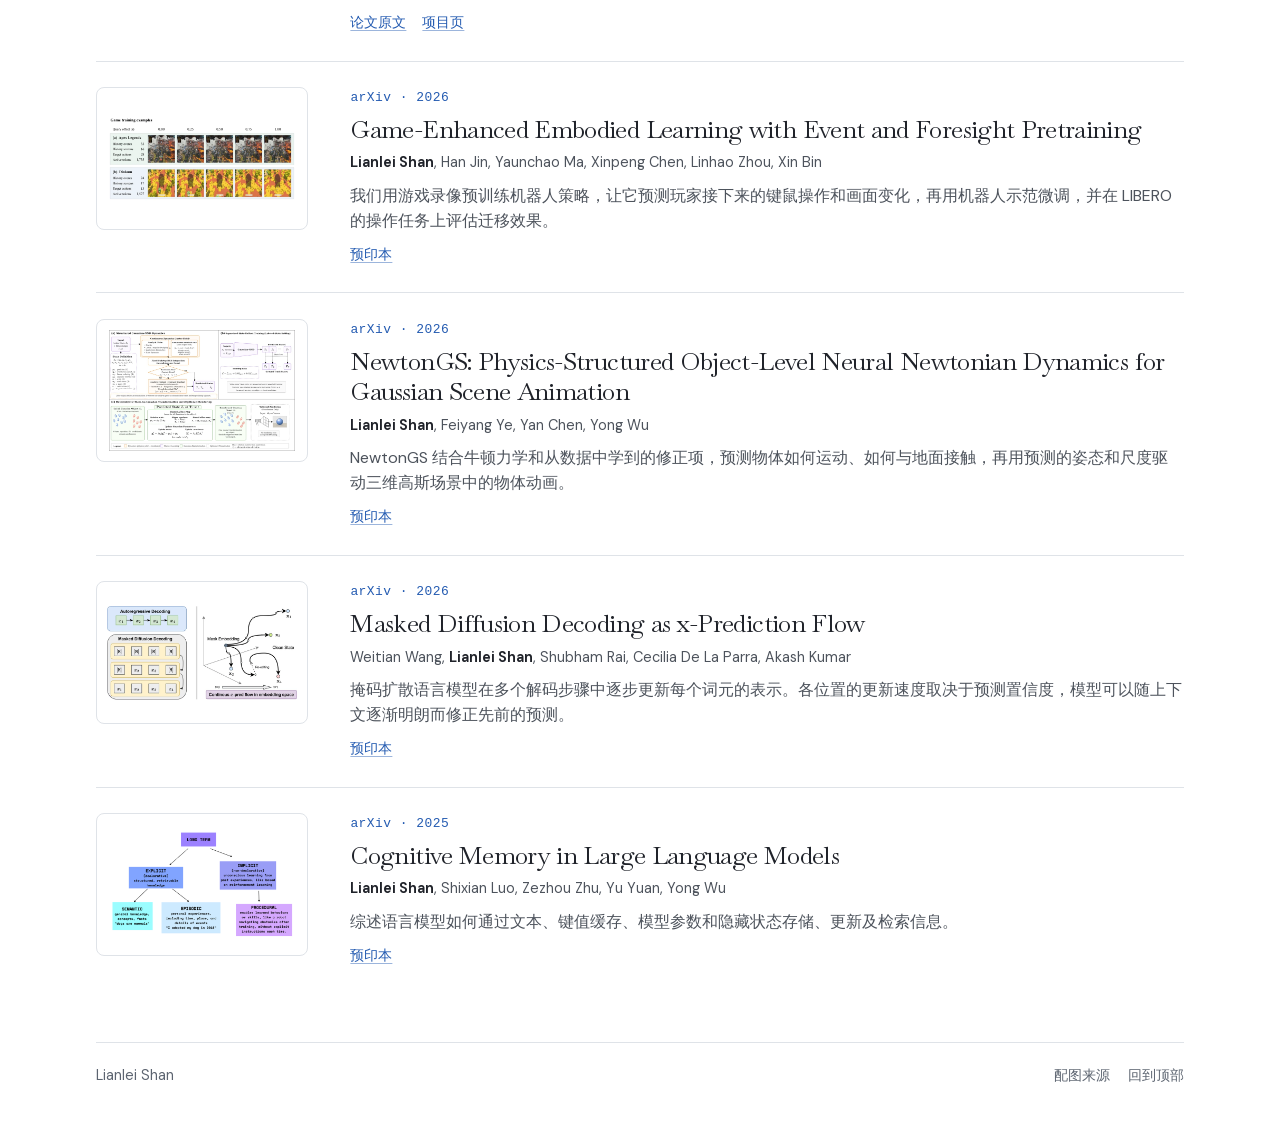
==== commit d1e2a1c4: "Refine the bilingual homepage research introduction" ====
--- a/docs/zh/index.html
+++ b/docs/zh/index.html
@@ -38,7 +38,7 @@
       <div class="hero-copy">
         <p class="focus">多模态学习 · 强化学习</p>
         <h1 id="profile-name">Lianlei Shan</h1>
-        <p class="lead">我研究模型如何利用语言和图像进行推理，以及机器人如何判断何时可以结束推理、开始行动。</p>
+        <p class="lead">我研究模型如何结合语言与图像进行推理，尤其关注机器人如何判断当前的推理是否足以指导下一步行动。</p>
         <p class="bio">我在中国科学院大学获得计算机科学博士学位，之后在清华大学开展博士后研究。</p>
         <div class="profile-links">
           <a class="pill pill-primary" href="https://scholar.google.com/citations?user=V5YWfWgAAAAJ&amp;hl=zh-CN">Google Scholar</a>
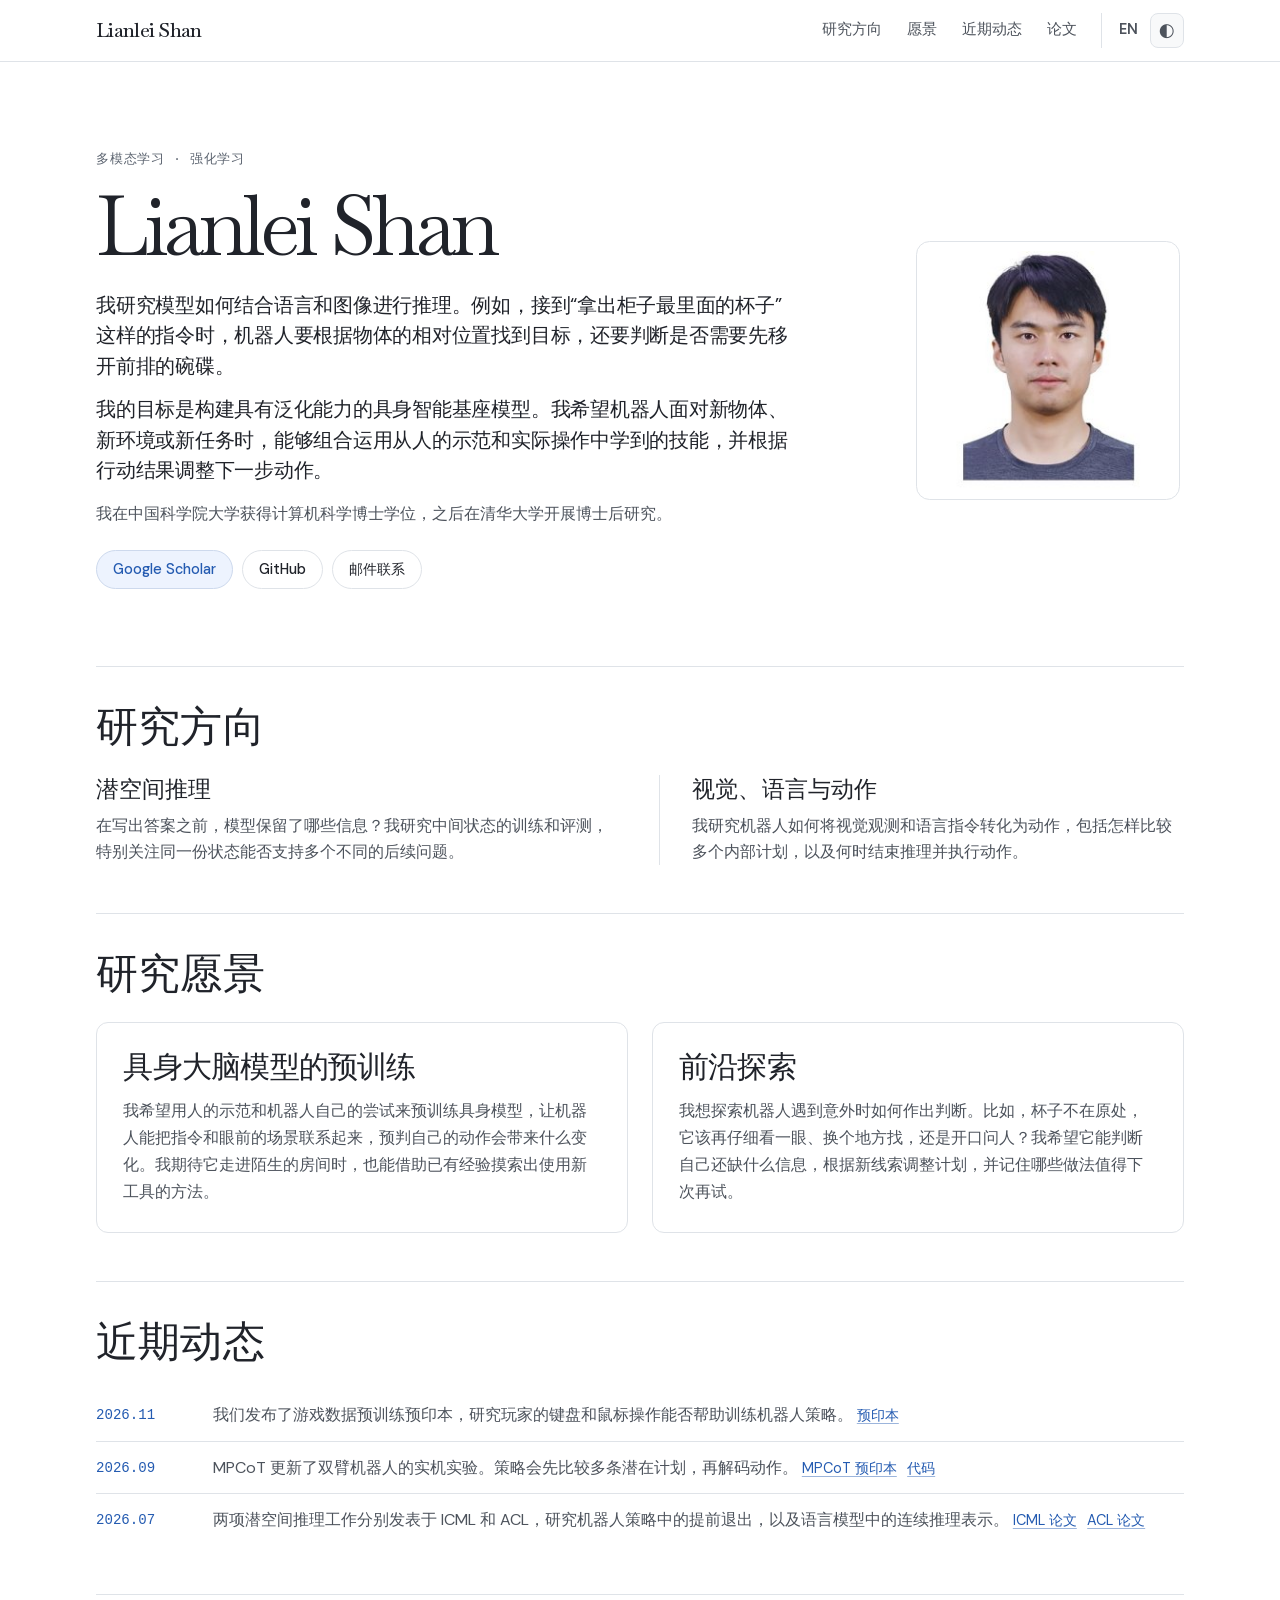
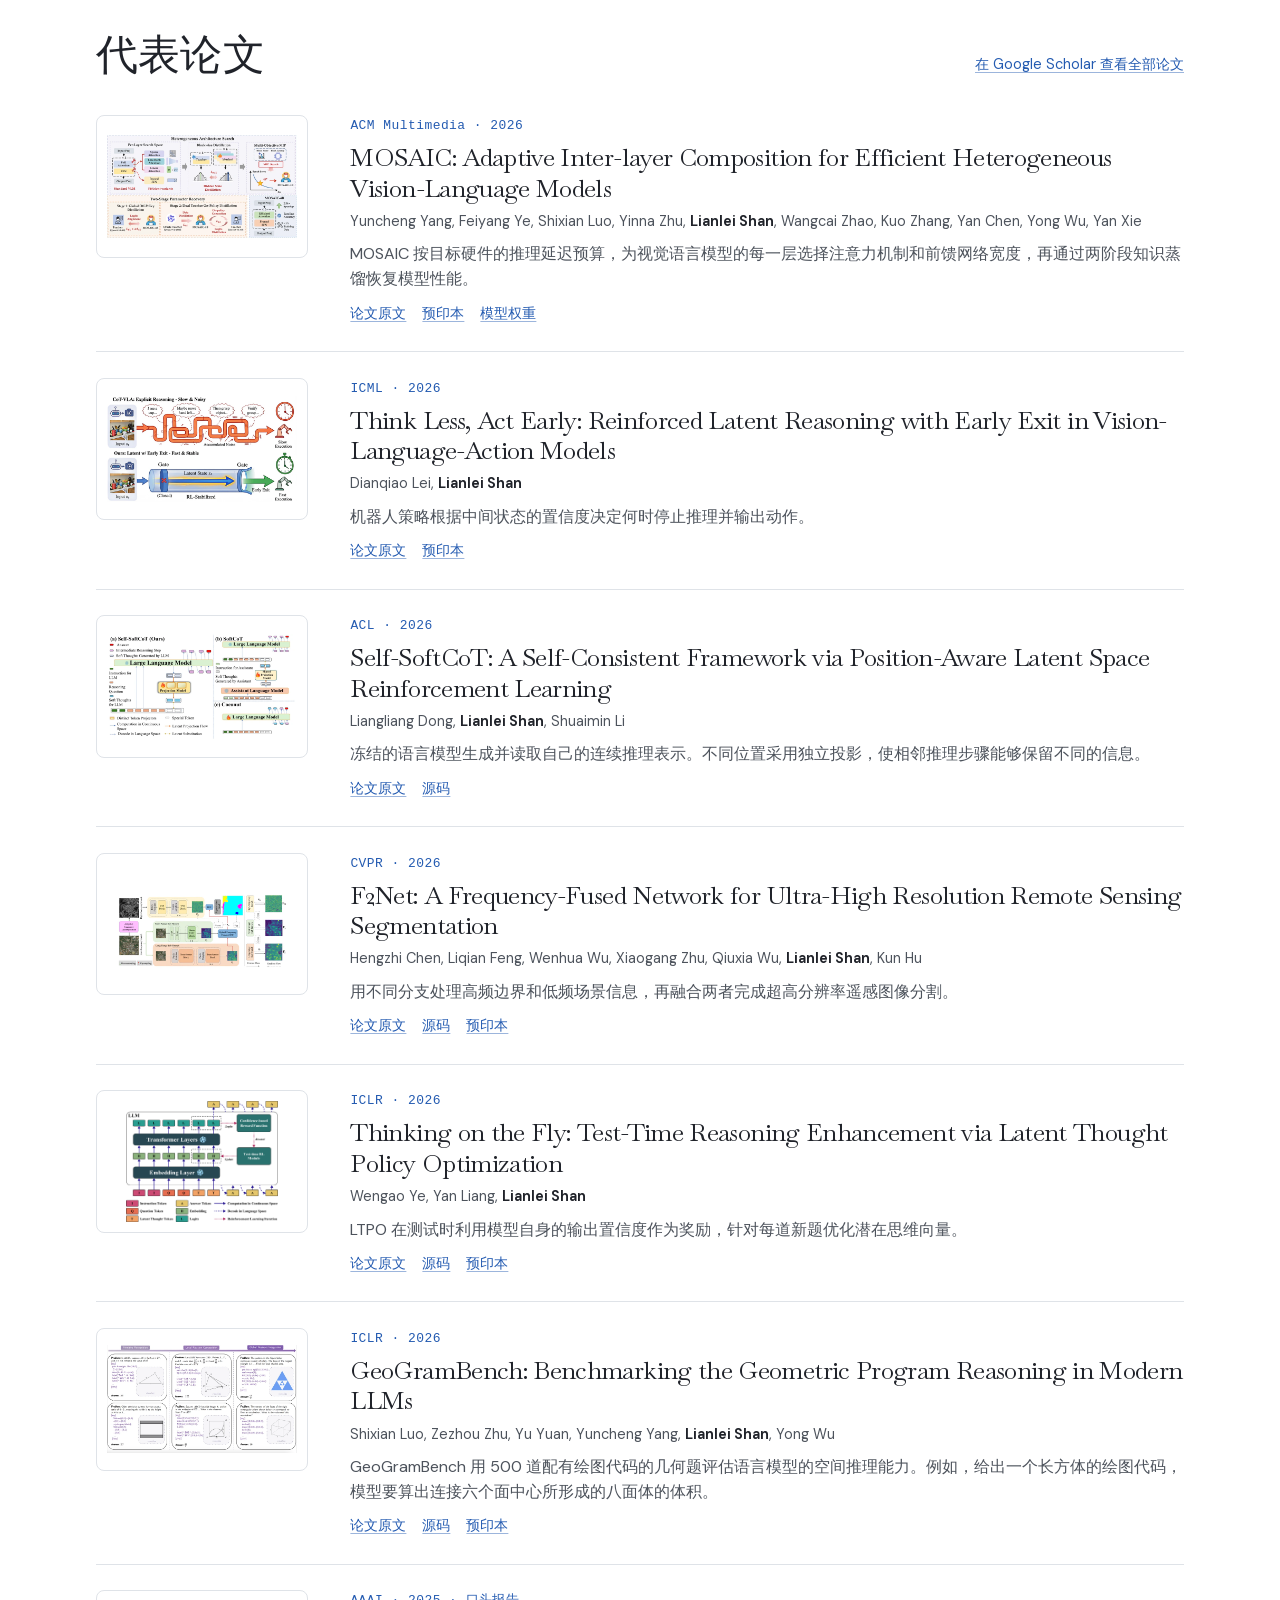
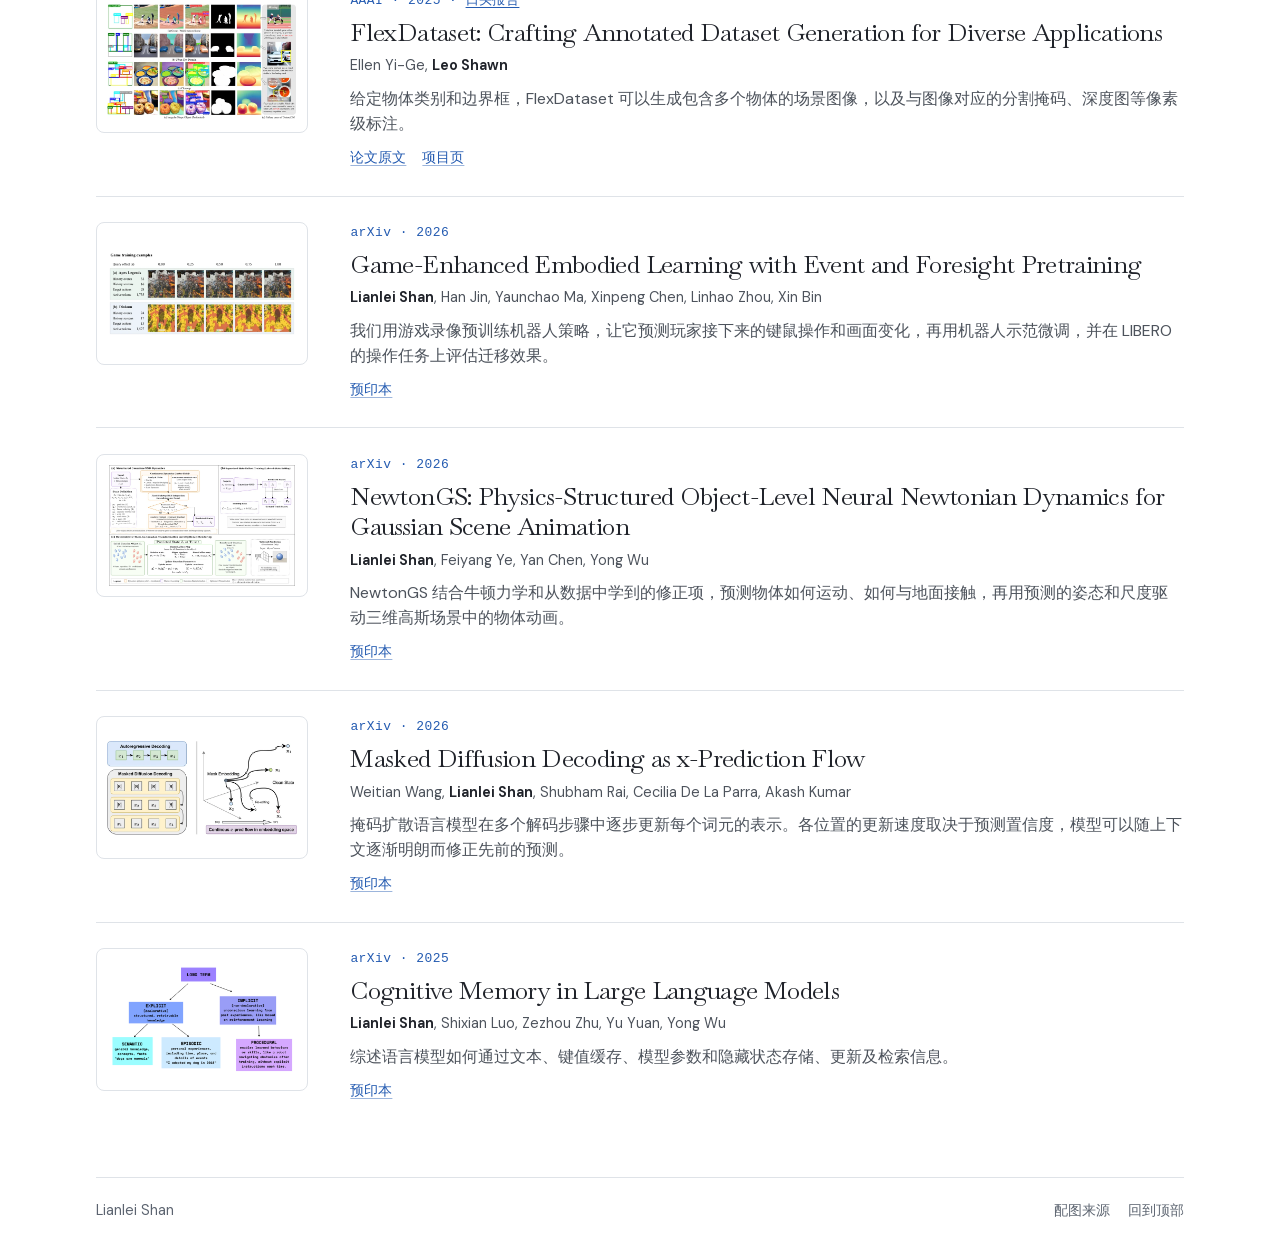
==== commit 9d959e06: "Expand the introduction on multimodal reasoning and embodied foundation models" ====
--- a/docs/zh/index.html
+++ b/docs/zh/index.html
@@ -38,7 +38,8 @@
       <div class="hero-copy">
         <p class="focus">多模态学习 · 强化学习</p>
         <h1 id="profile-name">Lianlei Shan</h1>
-        <p class="lead">我研究模型如何结合语言与图像进行推理，尤其关注机器人如何判断当前的推理是否足以指导下一步行动。</p>
+        <p class="lead">我研究模型如何结合语言和图像进行推理。例如，接到“拿出柜子最里面的杯子”这样的指令时，机器人要根据物体的相对位置找到目标，还要判断是否需要先移开前排的碗碟。</p>
+        <p class="lead">我的目标是构建具有泛化能力的具身智能基座模型。我希望机器人面对新物体、新环境或新任务时，能够组合运用从人的示范和实际操作中学到的技能，并根据行动结果调整下一步动作。</p>
         <p class="bio">我在中国科学院大学获得计算机科学博士学位，之后在清华大学开展博士后研究。</p>
         <div class="profile-links">
           <a class="pill pill-primary" href="https://scholar.google.com/citations?user=V5YWfWgAAAAJ&amp;hl=zh-CN">Google Scholar</a>
--- a/docs/styles.css
+++ b/docs/styles.css
@@ -74,6 +74,7 @@
 h1 { font-size: clamp(3.35rem, 6.6vw, 5.2rem); line-height: 1.03; letter-spacing: -.06em; margin-bottom: 1.25rem; }
 .hero-copy { max-width: 44rem; }
 .lead { color: var(--ink); font-size: clamp(1.13rem, 1.55vw, 1.35rem); line-height: 1.55; letter-spacing: -.012em; }
+.lead + .lead { margin-top: .75rem; }
 .bio { margin-top: .85rem; max-width: 63ch; line-height: 1.7; }
 .profile-links { margin-top: 1.45rem; gap: .55rem; flex-wrap: wrap; }
 .pill { display: inline-flex; align-items: center; justify-content: center; min-height: 2.45rem; padding: .37rem 1rem; border: 1px solid var(--line); border-radius: 2rem; color: var(--ink); font-size: .9rem; font-weight: 500; text-decoration: none; }
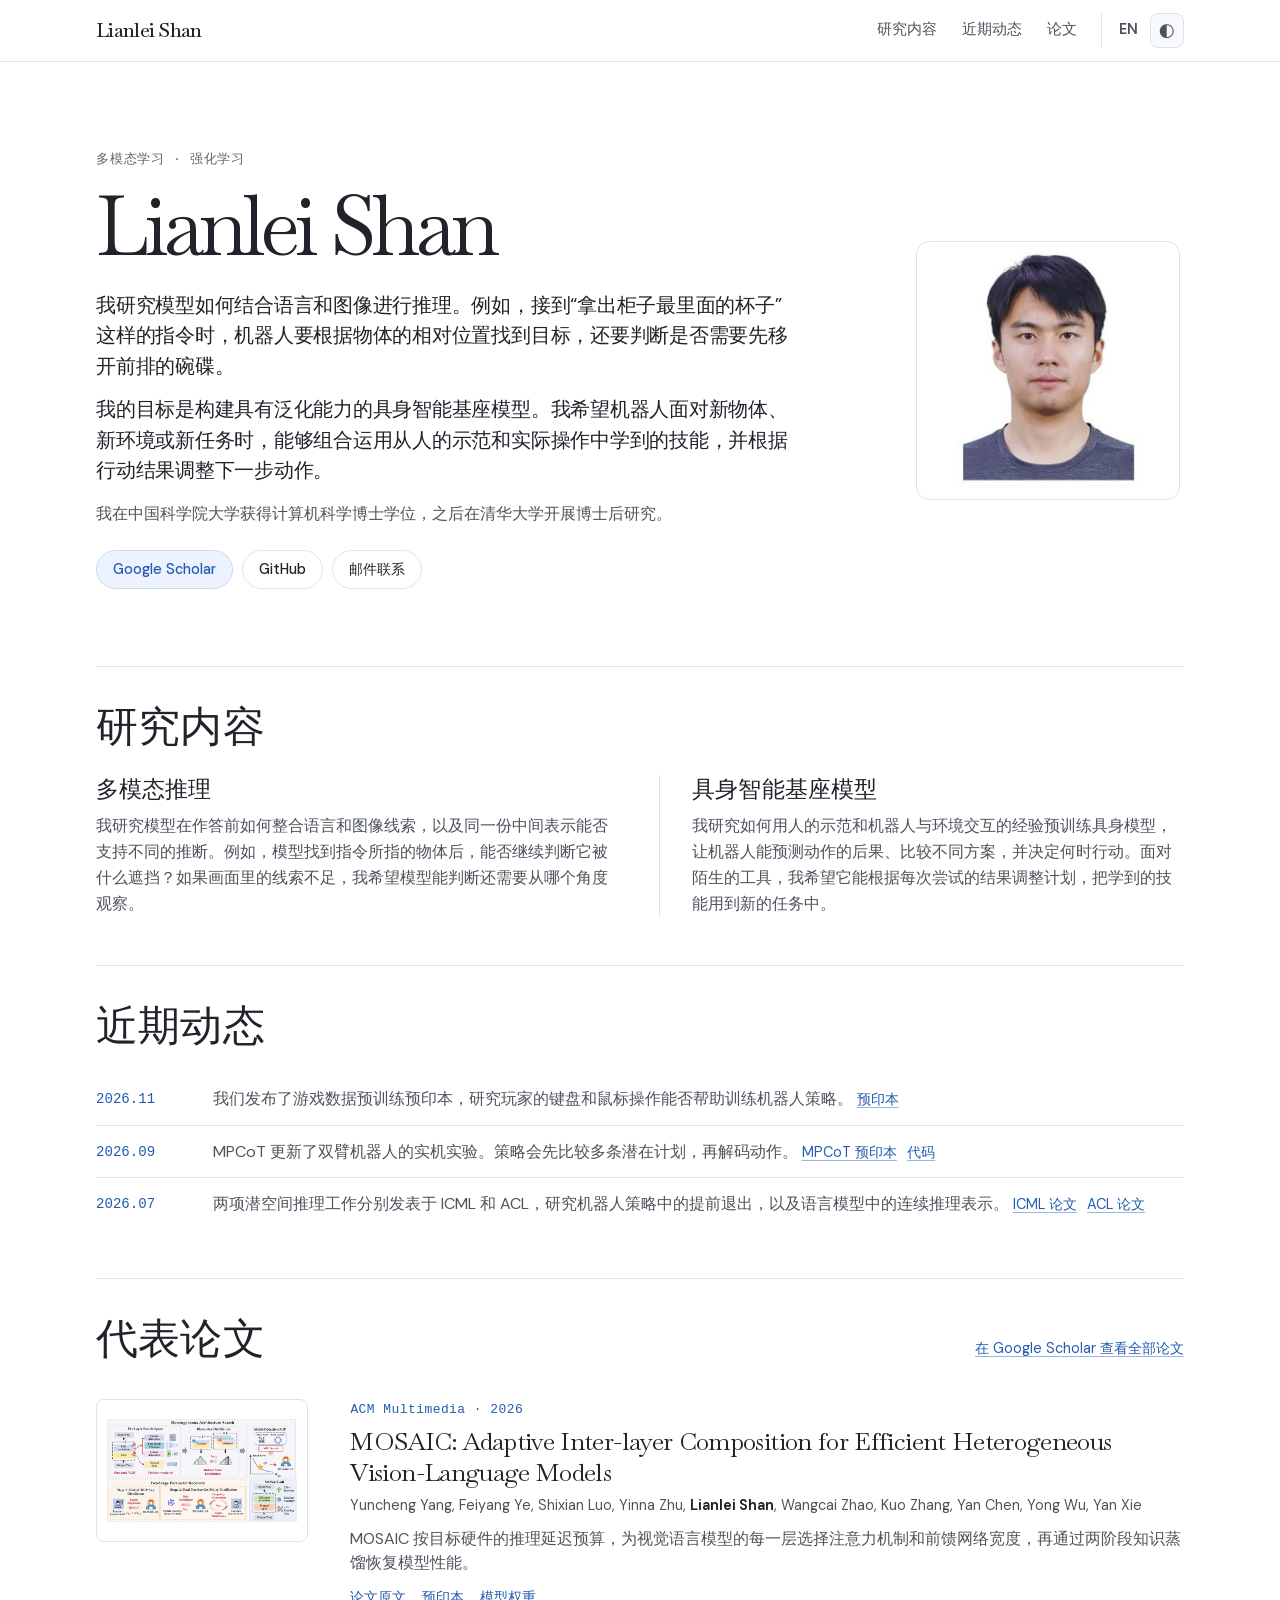
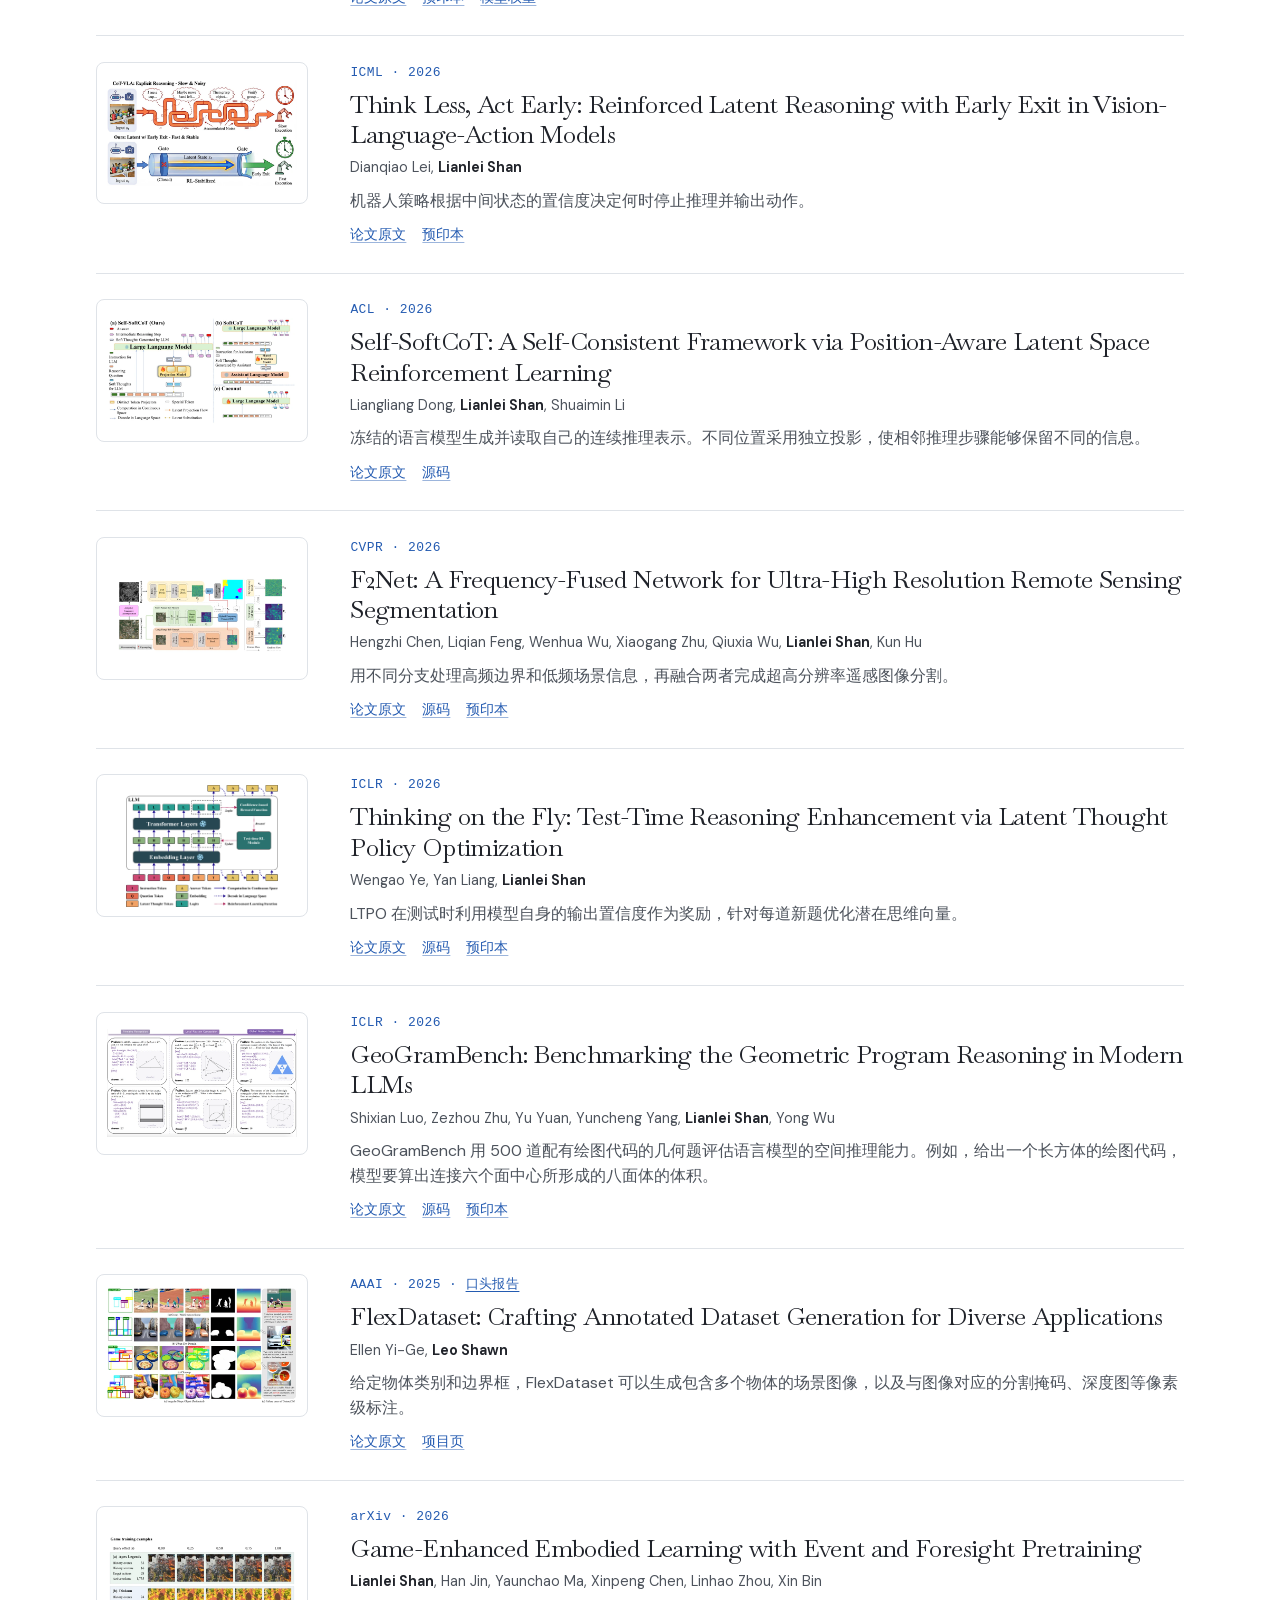
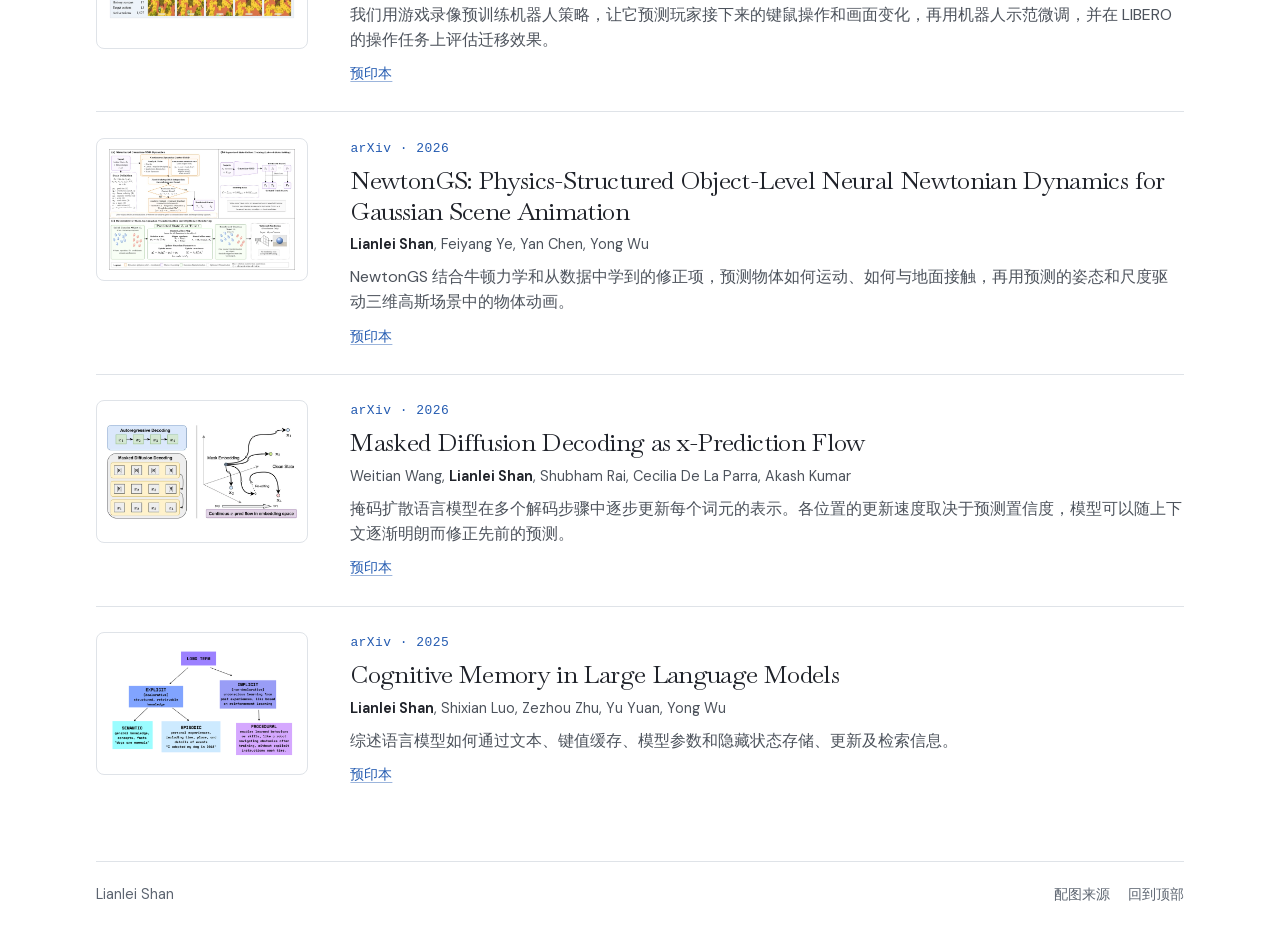
==== commit be6249f1: "Merge research directions and vision into two research topics" ====
--- a/docs/zh/index.html
+++ b/docs/zh/index.html
@@ -5,14 +5,14 @@
   <meta name="viewport" content="width=device-width, initial-scale=1">
   <meta name="color-scheme" content="light dark">
   <title>Lianlei Shan | 学术主页</title>
-  <meta name="description" content="Lianlei Shan 的学术主页。研究方向包括潜空间推理、视觉语言动作模型和计算机视觉，附代表论文、研究代码与实验记录。">
+  <meta name="description" content="Lianlei Shan 的学术主页，介绍多模态推理与具身智能基座模型研究，收录近期动态和代表论文。">
   <link rel="canonical" href="https://scout-ucas.github.io/zh/">
   <link rel="alternate" hreflang="en" href="https://scout-ucas.github.io/">
   <link rel="alternate" hreflang="zh-CN" href="https://scout-ucas.github.io/zh/">
   <link rel="alternate" hreflang="x-default" href="https://scout-ucas.github.io/">
   <meta property="og:type" content="profile">
   <meta property="og:title" content="Lianlei Shan | 学术主页">
-  <meta property="og:description" content="Lianlei Shan 的学术主页。研究方向包括潜空间推理、视觉语言动作模型和计算机视觉，附代表论文、研究代码与实验记录。">
+  <meta property="og:description" content="Lianlei Shan 的学术主页，介绍多模态推理与具身智能基座模型研究，收录近期动态和代表论文。">
   <meta property="og:image" content="https://scout-ucas.github.io/assets/profile.jpg">
   <meta property="og:url" content="https://scout-ucas.github.io/zh/">
   <link rel="icon" type="image/x-icon" sizes="16x16 32x32 48x48" href="../favicon.ico">
@@ -24,7 +24,7 @@
   <header class="masthead">
     <div class="shell masthead-inner">
       <a class="wordmark" href="#top">Lianlei Shan</a>
-      <nav aria-label="主导航"><a href="#research">研究方向</a><a href="#projects">愿景</a><a href="#news">近期动态</a><a href="#publications">论文</a></nav>
+      <nav aria-label="主导航"><a href="#research">研究内容</a><a href="#news">近期动态</a><a href="#publications">论文</a></nav>
       <div class="settings">
         <a class="language" href="../" lang="en" hreflang="en">EN</a>
         <button class="theme" type="button" hidden aria-label="切换为深色主题" data-dark="切换为深色主题" data-light="切换为浅色主题">
@@ -52,20 +52,17 @@
       </div>
     </section>
     <section class="section" id="research" aria-labelledby="research-title">
-      <h2 id="research-title">研究方向</h2>
-      <div class="research-grid"><article><h3>潜空间推理</h3><p>在写出答案之前，模型保留了哪些信息？我研究中间状态的训练和评测，特别关注同一份状态能否支持多个不同的后续问题。</p></article>
-<article><h3>视觉、语言与动作</h3><p>我研究机器人如何将视觉观测和语言指令转化为动作，包括怎样比较多个内部计划，以及何时结束推理并执行动作。</p></article></div>
-    </section>
-    <section class="section" id="projects" aria-labelledby="projects-title">
-      <h2 id="projects-title">研究愿景</h2>
-      <div class="project-grid">
-      <article class="project" id="embodied-pretraining">
-        <h3>具身大脑模型的预训练</h3>
-        <p>我希望用人的示范和机器人自己的尝试来预训练具身模型，让机器人能把指令和眼前的场景联系起来，预判自己的动作会带来什么变化。我期待它走进陌生的房间时，也能借助已有经验摸索出使用新工具的方法。</p>
-      </article>
-      <article class="project" id="frontier-research">
-        <h3>前沿探索</h3>
-        <p>我想探索机器人遇到意外时如何作出判断。比如，杯子不在原处，它该再仔细看一眼、换个地方找，还是开口问人？我希望它能判断自己还缺什么信息，根据新线索调整计划，并记住哪些做法值得下次再试。</p>
+      <header id="projects">
+        <h2 id="research-title"><span id="projects-title">研究内容</span></h2>
+      </header>
+      <div class="research-grid">
+      <article id="multimodal-reasoning" aria-labelledby="multimodal-reasoning-title">
+        <h3 id="multimodal-reasoning-title">多模态推理</h3>
+        <p>我研究模型在作答前如何整合语言和图像线索，以及同一份中间表示能否支持不同的推断。例如，模型找到指令所指的物体后，能否继续判断它被什么遮挡？如果画面里的线索不足，我希望模型能判断还需要从哪个角度观察。</p>
+      </article>
+      <article id="embodied-pretraining" aria-labelledby="frontier-research">
+        <h3 id="frontier-research">具身智能基座模型</h3>
+        <p>我研究如何用人的示范和机器人与环境交互的经验预训练具身模型，让机器人能预测动作的后果、比较不同方案，并决定何时行动。面对陌生的工具，我希望它能根据每次尝试的结果调整计划，把学到的技能用到新的任务中。</p>
       </article></div>
     </section>
     <section class="section" id="news" aria-labelledby="news-title">
--- a/docs/styles.css
+++ b/docs/styles.css
@@ -83,17 +83,13 @@
 .portrait-wrap { justify-self: center; width: min(100%, 16.5rem); padding: .55rem; border: 1px solid var(--line); border-radius: .85rem; background: white; }
 .portrait { width: 100%; border-radius: .5rem; }
 .section { border-top: 1px solid var(--line); padding-block: 2.2rem 3rem; }
-.section, .project, .paper { scroll-margin-top: 5.3rem; }
+.section, #research [id], .paper { scroll-margin-top: 5.3rem; }
 h2 { font-size: clamp(2rem, 3.4vw, 2.65rem); line-height: 1.18; letter-spacing: -.045em; margin-bottom: 1.4rem; }
 h3 { font-size: 1.45rem; line-height: 1.23; letter-spacing: -.026em; }
 .research-grid { display: grid; grid-template-columns: repeat(2, minmax(0, 1fr)); gap: clamp(1.4rem, 3vw, 2.65rem); }
 .research-grid article + article { border-left: 1px solid var(--line); padding-left: clamp(1.3rem, 2.5vw, 2.3rem); }
 .research-grid h3 { margin-bottom: .62rem; }
 .research-grid p, .news-list li { line-height: 1.62; }
-.project-grid { display: grid; grid-template-columns: repeat(2, minmax(0, 1fr)); gap: 1.45rem; }
-.project { border: 1px solid var(--line); border-radius: .75rem; padding: clamp(1.15rem, 2.5vw, 1.65rem); }
-.project h3 { margin-bottom: .7rem; font-size: clamp(1.5rem, 2.4vw, 1.85rem); text-wrap: balance; }
-.project p { line-height: 1.7; }
 .resource-links { gap: 1rem; font-size: .9rem; font-weight: 500; flex-wrap: wrap; }
 .resource-links a, .text-link, .news-links a { text-decoration: underline; text-decoration-color: color-mix(in srgb, var(--accent) 45%, transparent); }
 .resource-links a:hover, .text-link:hover, .news-links a:hover { text-decoration-color: currentColor; }
@@ -128,7 +124,6 @@
   .hero { grid-template-columns: minmax(0, 1fr) 10.5rem; gap: 1.5rem; }
   .research-grid { gap: 1.05rem; }
   .research-grid article + article { padding-left: 1.05rem; }
-  .project-grid { gap: .85rem; }
 }
 @media (max-width: 39rem) {
   .shell { width: calc(100% - 2rem); }
@@ -143,9 +138,9 @@
   .portrait { border-radius: .35rem; }
   .lead { line-height: 1.5; }
   .section { padding-block: 1.75rem 2.1rem; }
-  .section, .project, .paper { scroll-margin-top: 6.6rem; }
-  .research-grid, .project-grid { grid-template-columns: 1fr; gap: 1rem; }
-  .research-grid article + article { border: 0; padding: .12rem 0 0; }
+  .section, #research [id], .paper { scroll-margin-top: 6.6rem; }
+  .research-grid { grid-template-columns: 1fr; gap: 1rem; }
+  .research-grid article + article { border-left: 0; border-top: 1px solid var(--line); padding: 1rem 0 0; }
   .research-grid h3 { margin-bottom: .3rem; }
   .news-list li { grid-template-columns: 4.5rem minmax(0, 1fr); gap: .65rem; }
   .paper { grid-template-columns: 1fr; gap: .75rem; padding-block: 1.25rem; }
@@ -157,5 +152,5 @@
   .masthead, .skip, .footer a { display: none; }
   .shell { width: 100%; }
   .hero, .section { padding-block: 1rem; }
-  .paper, .project { break-inside: avoid; }
+  .paper, .research-grid article { break-inside: avoid; }
 }
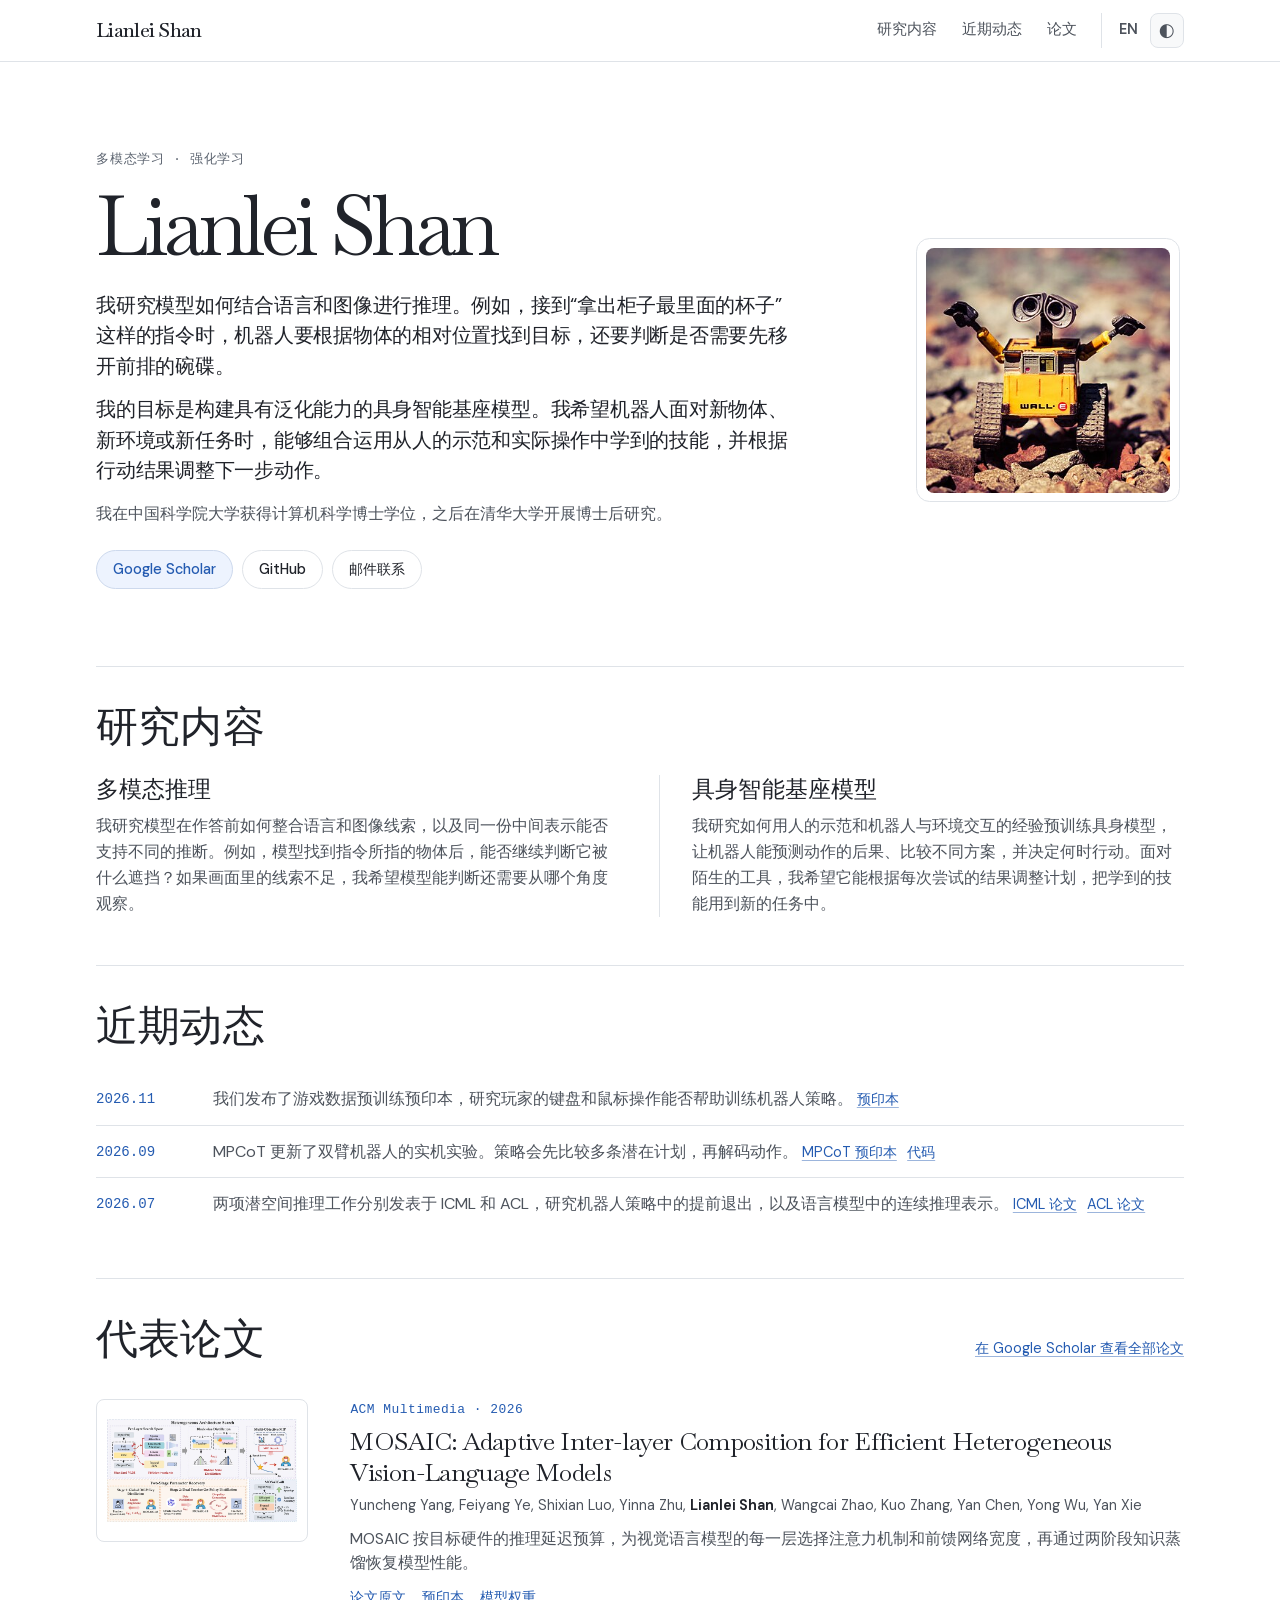
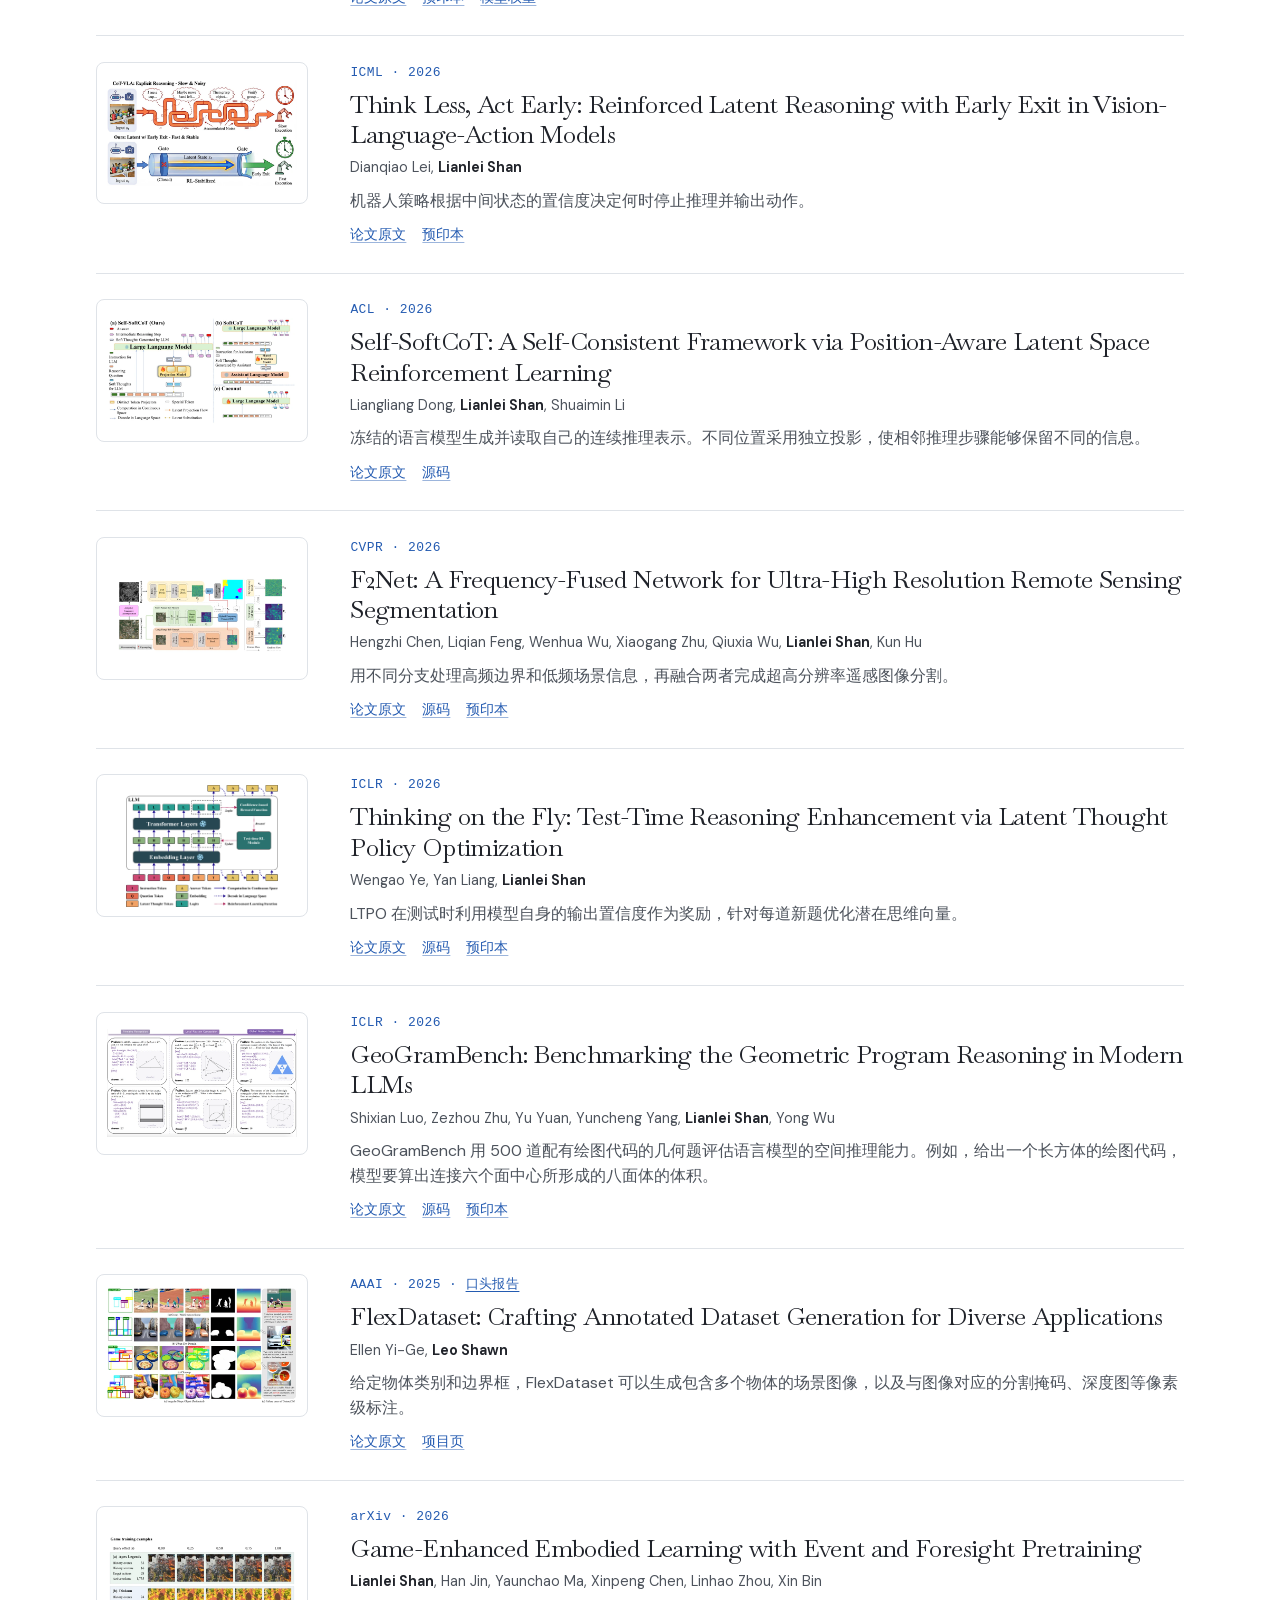
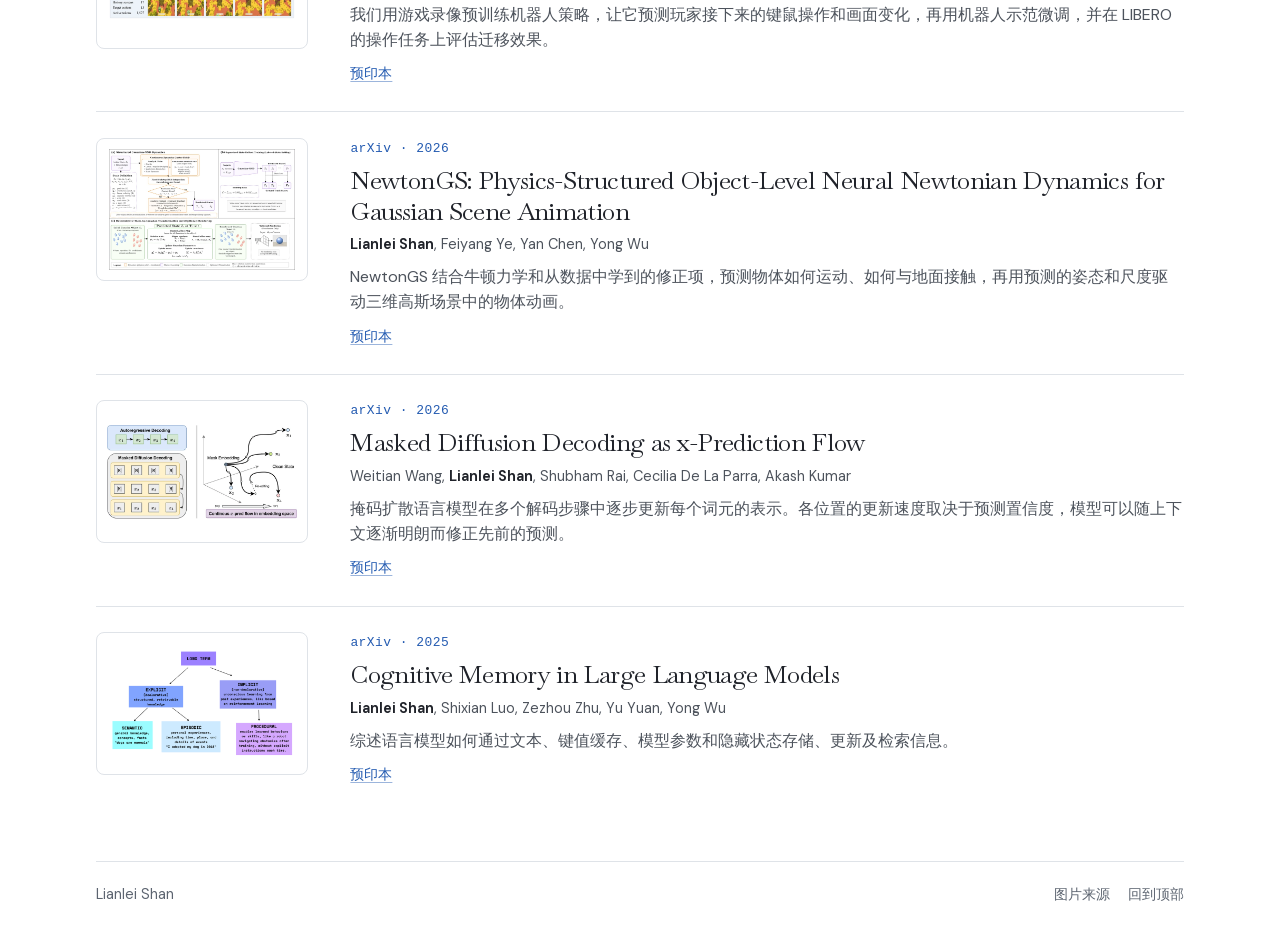
==== commit 636a7672: "Use Ravi Shah’s WALL-E photograph as the homepage avatar" ====
--- a/docs/zh/index.html
+++ b/docs/zh/index.html
@@ -13,9 +13,12 @@
   <meta property="og:type" content="profile">
   <meta property="og:title" content="Lianlei Shan | 学术主页">
   <meta property="og:description" content="Lianlei Shan 的学术主页，介绍多模态推理与具身智能基座模型研究，收录近期动态和代表论文。">
-  <meta property="og:image" content="https://scout-ucas.github.io/assets/profile.jpg">
+  <meta property="og:image" content="https://scout-ucas.github.io/assets/wall-e.jpg">
+  <meta property="og:image:width" content="1920">
+  <meta property="og:image:height" content="1280">
+  <meta property="og:image:alt" content="瓦力站在碎石上，举起双臂">
   <meta property="og:url" content="https://scout-ucas.github.io/zh/">
-  <link rel="icon" type="image/x-icon" sizes="16x16 32x32 48x48" href="../favicon.ico">
+  <link rel="icon" type="image/x-icon" sizes="16x16 32x32 48x48" href="../favicon.ico?v=wall-e">
   <script src="../theme.js"></script>
   <link rel="stylesheet" href="../styles.css">
 </head>
@@ -47,9 +50,12 @@
           <a class="pill" href="mailto:shanlianlei18@mails.ucas.edu.cn">邮件联系</a>
         </div>
       </div>
-      <div class="portrait-wrap">
-        <img class="portrait" src="../assets/profile.jpg" alt="Lianlei Shan 的头像" width="256" height="251" fetchpriority="high">
-      </div>
+      <a class="portrait-wrap" href="../assets/wall-e.jpg" aria-label="查看瓦力的高清照片">
+        <img class="portrait" src="../assets/wall-e.jpg"
+             srcset="../assets/profile.jpg?v=wall-e 500w, ../assets/wall-e.jpg 1920w"
+             sizes="(max-width: 39rem) 5.25rem, (max-width: 48rem) 10.5rem, 16.5rem"
+             alt="瓦力站在碎石上，举起双臂" width="256" height="256" fetchpriority="high">
+      </a>
     </section>
     <section class="section" id="research" aria-labelledby="research-title">
       <header id="projects">
@@ -195,7 +201,7 @@
   </main>
   <footer class="shell footer">
     <span>Lianlei Shan</span>
-    <div><a href="https://github.com/Scout-UCAS/scout-ucas.github.io/blob/main/docs/assets/papers/FIGURES.md">配图来源</a><a href="#top">回到顶部</a></div>
+    <div><a href="https://github.com/Scout-UCAS/scout-ucas.github.io/blob/main/docs/assets/papers/FIGURES.md">图片来源</a><a href="#top">回到顶部</a></div>
   </footer>
 </body>
 </html>
--- a/docs/styles.css
+++ b/docs/styles.css
@@ -81,7 +81,7 @@
 .pill-primary { background: var(--tint); color: var(--accent); border-color: color-mix(in srgb, var(--accent) 23%, var(--paper)); }
 .pill:hover { color: var(--accent); border-color: var(--accent); text-decoration: none; }
 .portrait-wrap { justify-self: center; width: min(100%, 16.5rem); padding: .55rem; border: 1px solid var(--line); border-radius: .85rem; background: white; }
-.portrait { width: 100%; border-radius: .5rem; }
+.portrait { width: 100%; aspect-ratio: 1; object-fit: cover; border-radius: .5rem; }
 .section { border-top: 1px solid var(--line); padding-block: 2.2rem 3rem; }
 .section, #research [id], .paper { scroll-margin-top: 5.3rem; }
 h2 { font-size: clamp(2rem, 3.4vw, 2.65rem); line-height: 1.18; letter-spacing: -.045em; margin-bottom: 1.4rem; }
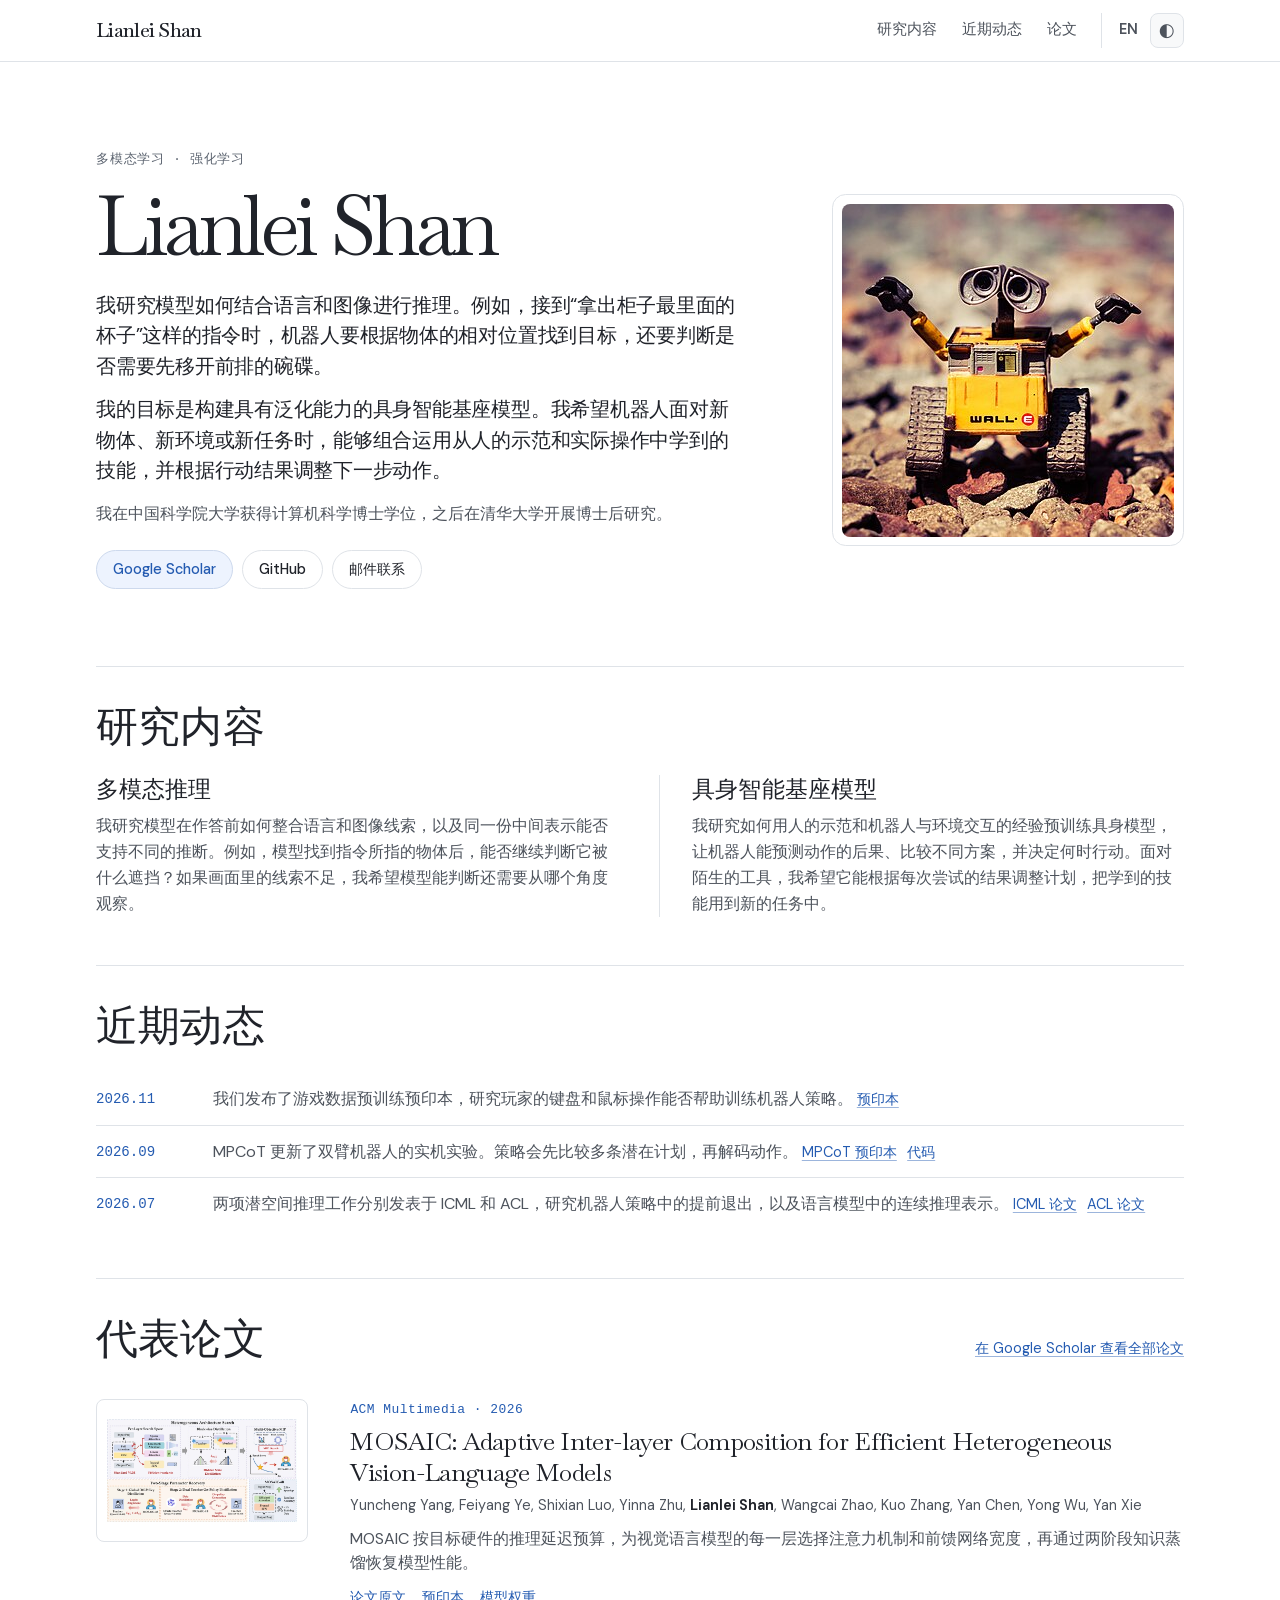
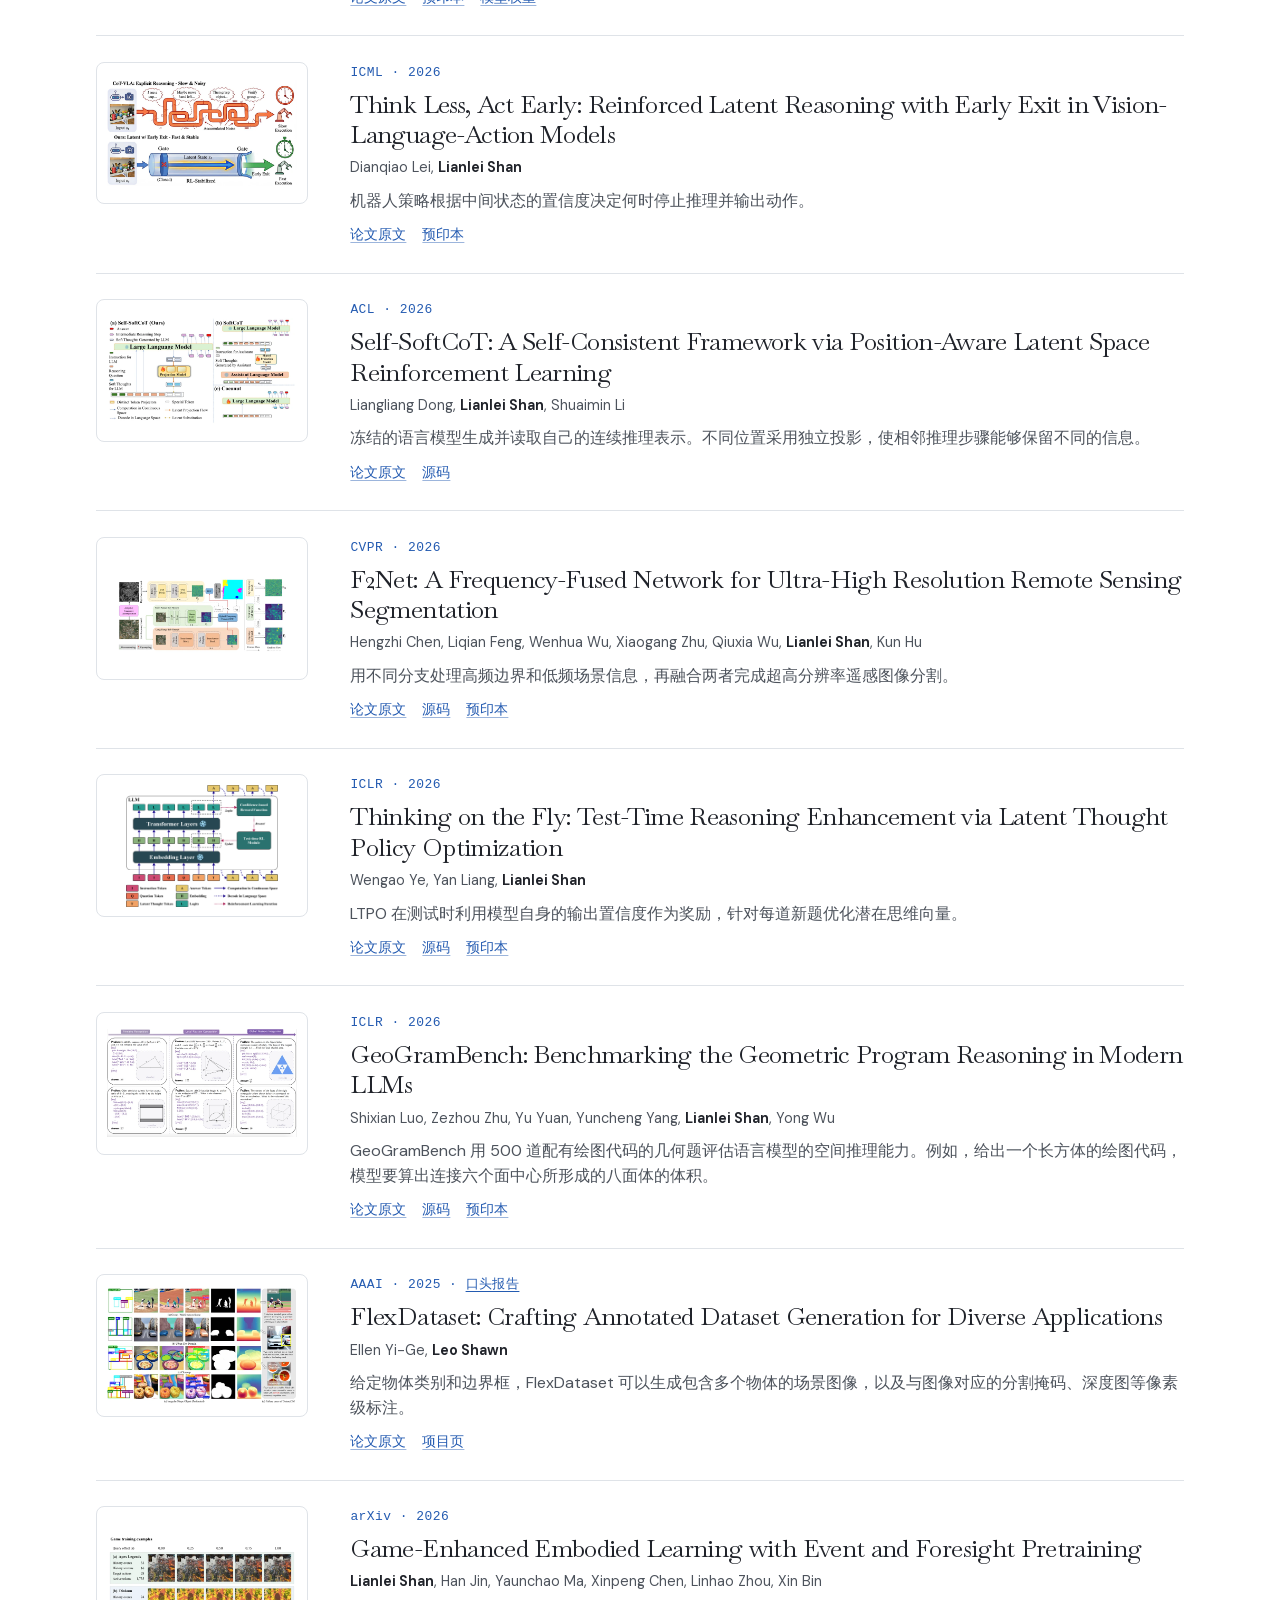
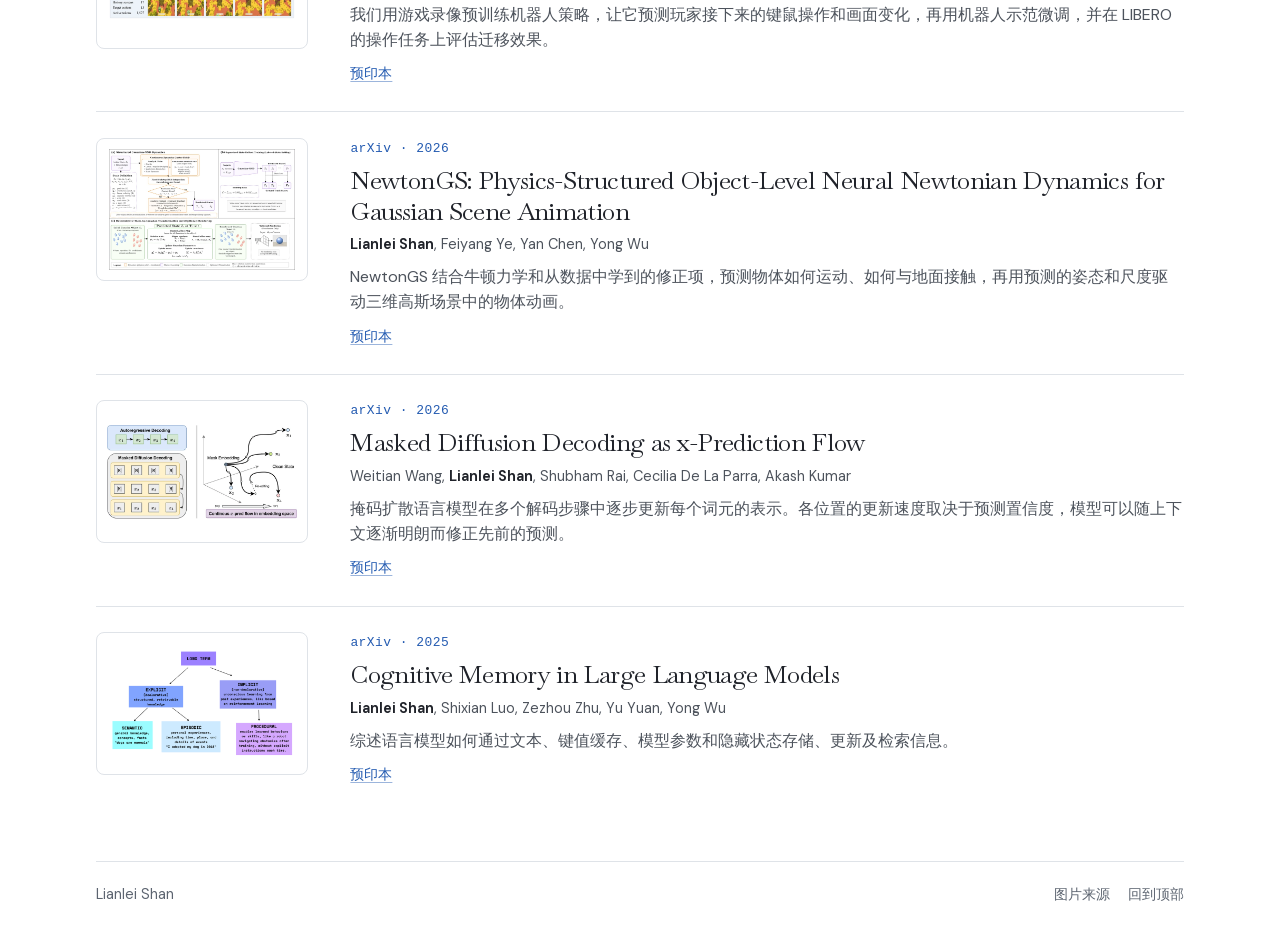
==== commit b85fbffb: "Enlarge the WALL-E avatar across screen sizes" ====
--- a/docs/zh/index.html
+++ b/docs/zh/index.html
@@ -39,8 +39,10 @@
   <main id="main" class="shell">
     <section class="hero" aria-labelledby="profile-name">
       <div class="hero-copy">
-        <p class="focus">多模态学习 · 强化学习</p>
-        <h1 id="profile-name">Lianlei Shan</h1>
+        <header class="profile-heading">
+          <p class="focus">多模态学习 · 强化学习</p>
+          <h1 id="profile-name">Lianlei Shan</h1>
+        </header>
         <p class="lead">我研究模型如何结合语言和图像进行推理。例如，接到“拿出柜子最里面的杯子”这样的指令时，机器人要根据物体的相对位置找到目标，还要判断是否需要先移开前排的碗碟。</p>
         <p class="lead">我的目标是构建具有泛化能力的具身智能基座模型。我希望机器人面对新物体、新环境或新任务时，能够组合运用从人的示范和实际操作中学到的技能，并根据行动结果调整下一步动作。</p>
         <p class="bio">我在中国科学院大学获得计算机科学博士学位，之后在清华大学开展博士后研究。</p>
@@ -53,8 +55,8 @@
       <a class="portrait-wrap" href="../assets/wall-e.jpg" aria-label="查看瓦力的高清照片">
         <img class="portrait" src="../assets/wall-e.jpg"
              srcset="../assets/profile.jpg?v=wall-e 500w, ../assets/wall-e.jpg 1920w"
-             sizes="(max-width: 39rem) 5.25rem, (max-width: 48rem) 10.5rem, 16.5rem"
-             alt="瓦力站在碎石上，举起双臂" width="256" height="256" fetchpriority="high">
+             sizes="(max-width: 39rem) clamp(6.25rem, 30vw, 7rem), (max-width: 48rem) 13.5rem, clamp(17.75rem, 30vw, 22rem)"
+             alt="瓦力站在碎石上，举起双臂" width="352" height="352" fetchpriority="high">
       </a>
     </section>
     <section class="section" id="research" aria-labelledby="research-title">
--- a/docs/styles.css
+++ b/docs/styles.css
@@ -68,7 +68,14 @@
 .theme { display: grid; place-items: center; width: 2.15rem; height: 2.15rem; border-radius: .5rem; border: 1px solid var(--line); color: var(--body); background: var(--surface); cursor: pointer; }
 .theme:hover { border-color: var(--accent); color: var(--accent); }
 .theme-symbol { font: 1.14rem/1 var(--sans); }
-.hero { padding-block: clamp(3.5rem, 7vw, 6rem) clamp(3rem, 6vw, 5rem); display: grid; grid-template-columns: minmax(0, 1fr) minmax(12.5rem, 17rem); gap: clamp(2rem, 7.5vw, 6.25rem); align-items: center; }
+.hero {
+  --portrait-size: clamp(17.75rem, 30vw, 22rem);
+  display: grid;
+  grid-template-columns: minmax(0, 1fr) var(--portrait-size);
+  align-items: center;
+  gap: clamp(2rem, 7.5vw, 6.25rem);
+  padding-block: clamp(3.5rem, 7vw, 6rem) clamp(3rem, 6vw, 5rem);
+}
 .focus, .venue, time { font-family: var(--mono); }
 .focus { font-size: .79rem; font-weight: 500; line-height: 1.5; color: var(--muted); text-transform: uppercase; letter-spacing: .12em; margin-bottom: .85rem; }
 h1 { font-size: clamp(3.35rem, 6.6vw, 5.2rem); line-height: 1.03; letter-spacing: -.06em; margin-bottom: 1.25rem; }
@@ -80,7 +87,7 @@
 .pill { display: inline-flex; align-items: center; justify-content: center; min-height: 2.45rem; padding: .37rem 1rem; border: 1px solid var(--line); border-radius: 2rem; color: var(--ink); font-size: .9rem; font-weight: 500; text-decoration: none; }
 .pill-primary { background: var(--tint); color: var(--accent); border-color: color-mix(in srgb, var(--accent) 23%, var(--paper)); }
 .pill:hover { color: var(--accent); border-color: var(--accent); text-decoration: none; }
-.portrait-wrap { justify-self: center; width: min(100%, 16.5rem); padding: .55rem; border: 1px solid var(--line); border-radius: .85rem; background: white; }
+.portrait-wrap { width: 100%; padding: .55rem; border: 1px solid var(--line); border-radius: .85rem; background: white; }
 .portrait { width: 100%; aspect-ratio: 1; object-fit: cover; border-radius: .5rem; }
 .section { border-top: 1px solid var(--line); padding-block: 2.2rem 3rem; }
 .section, #research [id], .paper { scroll-margin-top: 5.3rem; }
@@ -121,7 +128,7 @@
   .shell { width: calc(100% - 2.5rem); }
   .masthead-inner { column-gap: .85rem; }
   .settings { padding-left: .65rem; gap: .55rem; }
-  .hero { grid-template-columns: minmax(0, 1fr) 10.5rem; gap: 1.5rem; }
+  .hero { --portrait-size: 13.5rem; gap: 1.5rem; }
   .research-grid { gap: 1.05rem; }
   .research-grid article + article { padding-left: 1.05rem; }
 }
@@ -131,11 +138,15 @@
   .masthead nav { grid-column: 1 / -1; grid-row: 2; justify-content: space-between; }
   nav a { padding: .2rem 0; }
   .settings { grid-column: 2; grid-row: 1; border: 0; padding: 0; }
-  .hero { position: relative; display: block; padding-block: 2.4rem 2.1rem; }
-  .focus { max-width: calc(100% - 6.4rem); font-size: .76rem; min-height: 2.28rem; display: flex; align-items: end; margin-bottom: .45rem; }
-  h1 { width: calc(100% - 5.6rem); font-size: clamp(2.4rem, 8.5vw, 3.3rem); margin-bottom: 1.5rem; }
-  .portrait-wrap { position: absolute; top: 2.25rem; right: 0; width: 5.25rem; padding: .22rem; border-radius: .55rem; }
+  .hero { --portrait-size: clamp(6.25rem, 30vw, 7rem); gap: 0 1rem; padding-block: 2.4rem 2.1rem; }
+  .hero-copy { display: contents; }
+  .profile-heading { grid-area: 1 / 1; }
+  .focus { font-size: .76rem; margin-bottom: .45rem; }
+  h1 { font-size: clamp(2.4rem, 8.5vw, 3.3rem); margin-bottom: 0; }
+  .portrait-wrap { grid-area: 1 / 2; padding: .22rem; border-radius: .55rem; }
   .portrait { border-radius: .35rem; }
+  .hero .lead, .hero .bio, .hero .profile-links { grid-column: 1 / -1; }
+  .profile-heading + .lead { margin-top: 1.25rem; }
   .lead { line-height: 1.5; }
   .section { padding-block: 1.75rem 2.1rem; }
   .section, #research [id], .paper { scroll-margin-top: 6.6rem; }
